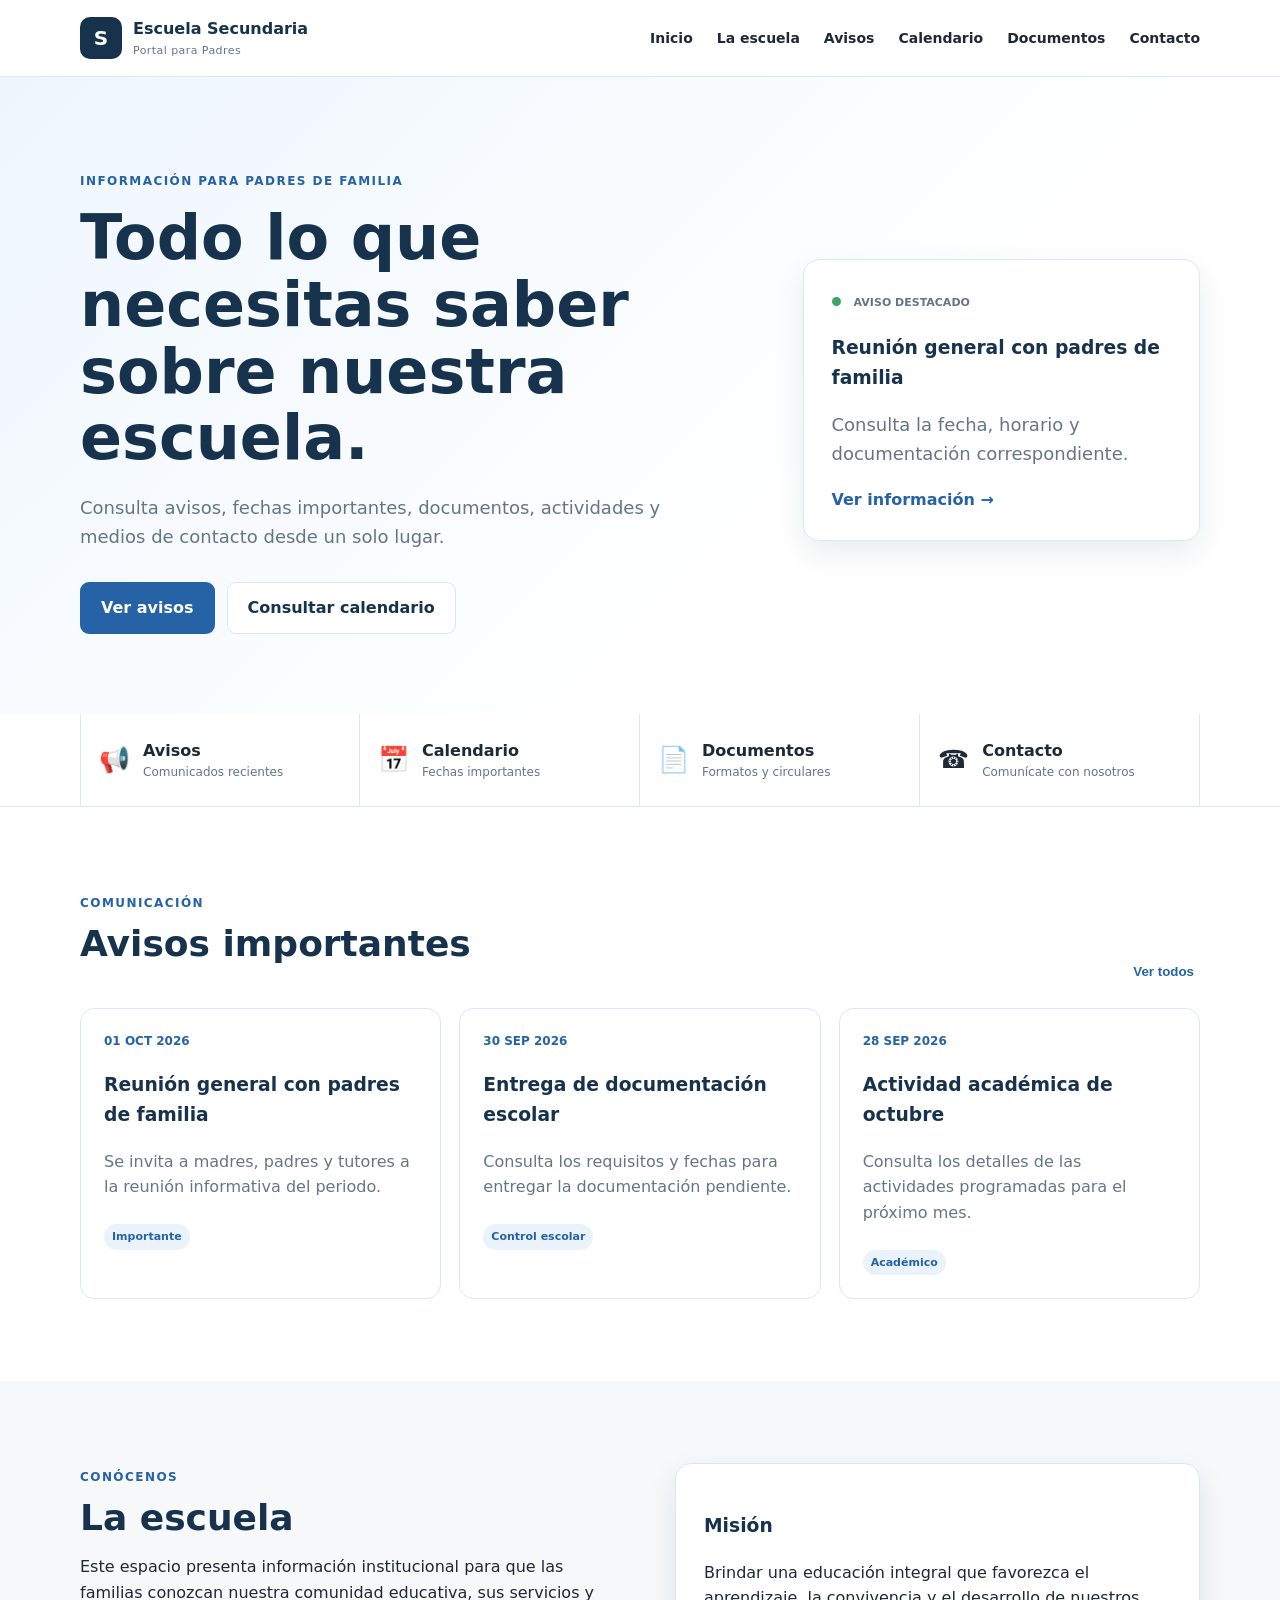
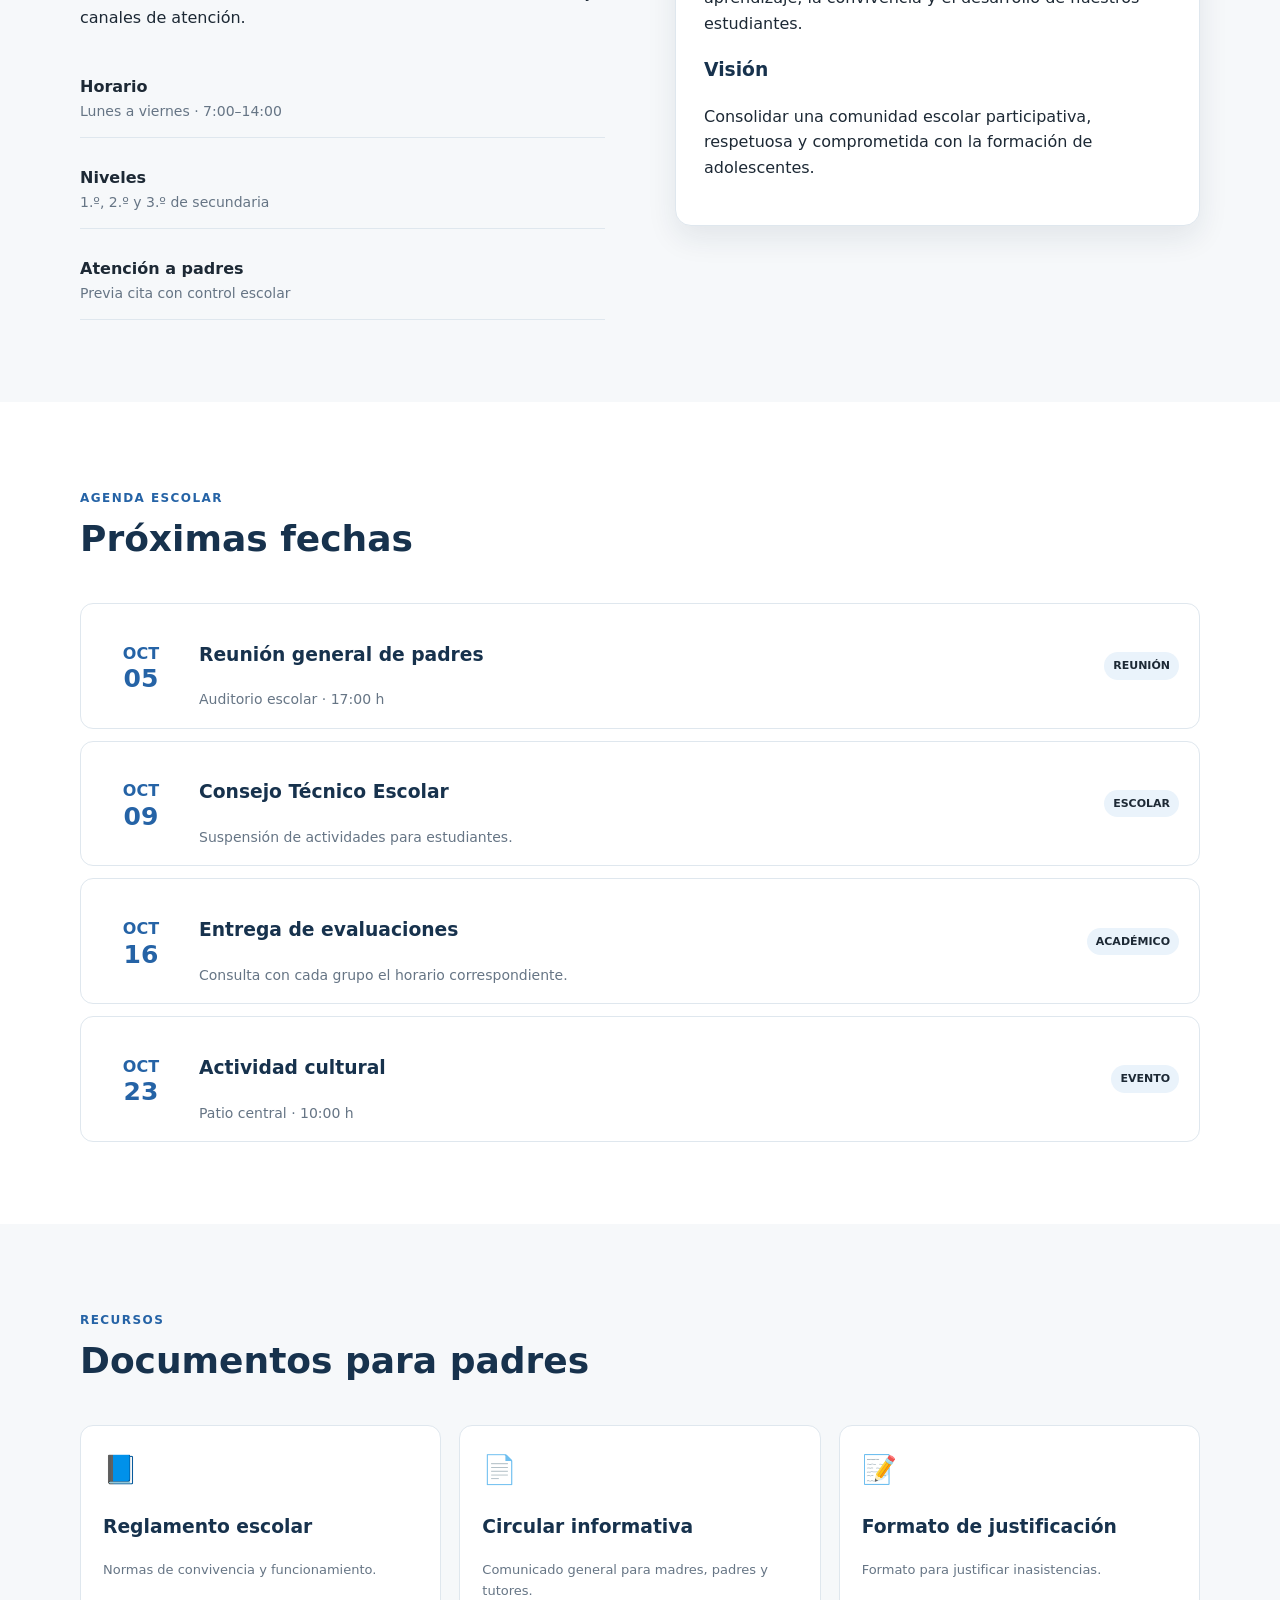
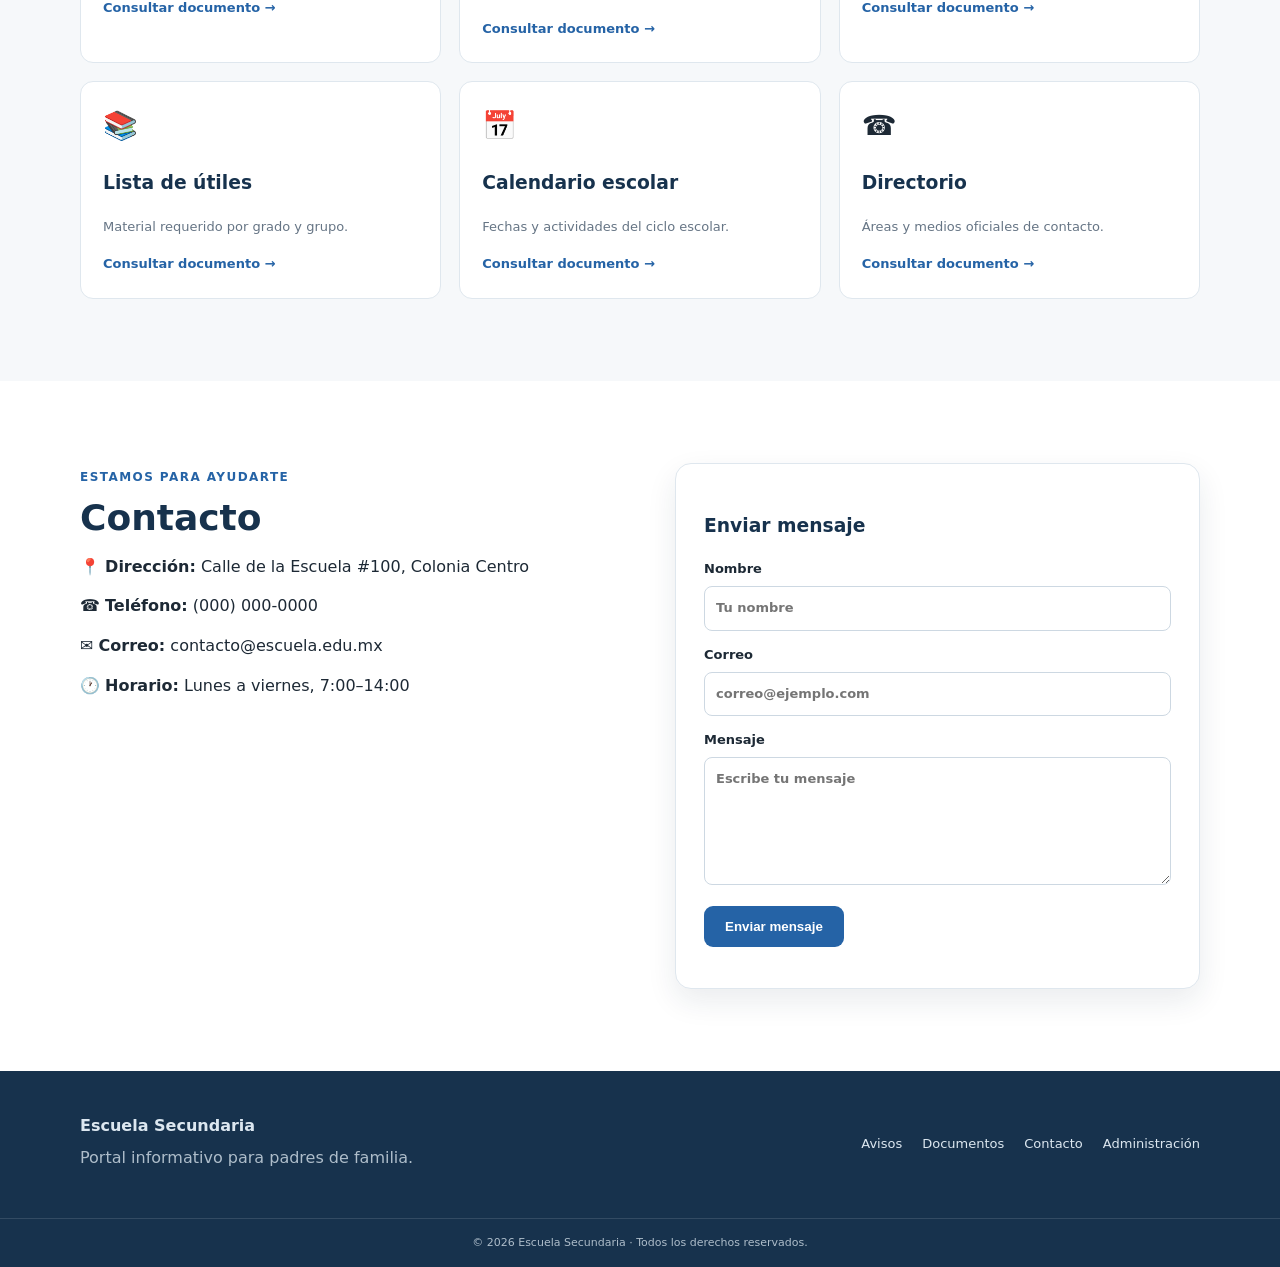
==== index.html @ 335911fd "Primera versión del portal escolar" ====
<!DOCTYPE html>
<html lang="es">
<head>
  <meta charset="UTF-8">
  <meta name="viewport" content="width=device-width, initial-scale=1.0">
  <meta name="description" content="Portal informativo para padres de familia de la Escuela Secundaria.">
  <title>Secundaria | Portal para Padres</title>
  <link rel="stylesheet" href="styles.css">
</head>
<body>
<header class="site-header">
  <div class="container header-inner">
    <a class="brand" href="#inicio" aria-label="Inicio">
      <span class="brand-mark">S</span>
      <span><strong>Escuela Secundaria</strong><small>Portal para Padres</small></span>
    </a>
    <button class="menu-toggle" id="menuToggle" aria-label="Abrir menú">☰</button>
    <nav id="mainNav">
      <a href="#inicio">Inicio</a>
      <a href="#escuela">La escuela</a>
      <a href="#avisos">Avisos</a>
      <a href="#calendario">Calendario</a>
      <a href="#documentos">Documentos</a>
      <a href="#contacto">Contacto</a>
    </nav>
  </div>
</header>

<main>
<section id="inicio" class="hero">
  <div class="container hero-grid">
    <div>
      <span class="eyebrow">INFORMACIÓN PARA PADRES DE FAMILIA</span>
      <h1>Todo lo que necesitas saber sobre nuestra escuela.</h1>
      <p>Consulta avisos, fechas importantes, documentos, actividades y medios de contacto desde un solo lugar.</p>
      <div class="hero-actions">
        <a class="btn primary" href="#avisos">Ver avisos</a>
        <a class="btn secondary" href="#calendario">Consultar calendario</a>
      </div>
    </div>
    <div class="hero-card">
      <span class="status-dot"></span>
      <span>AVISO DESTACADO</span>
      <h3>Reunión general con padres de familia</h3>
      <p>Consulta la fecha, horario y documentación correspondiente.</p>
      <a href="#avisos">Ver información →</a>
    </div>
  </div>
</section>

<section class="quick-links">
  <div class="container quick-grid">
    <a href="#avisos"><span>📢</span><div><strong>Avisos</strong><small>Comunicados recientes</small></div></a>
    <a href="#calendario"><span>📅</span><div><strong>Calendario</strong><small>Fechas importantes</small></div></a>
    <a href="#documentos"><span>📄</span><div><strong>Documentos</strong><small>Formatos y circulares</small></div></a>
    <a href="#contacto"><span>☎️</span><div><strong>Contacto</strong><small>Comunícate con nosotros</small></div></a>
  </div>
</section>

<section id="avisos" class="section">
  <div class="container">
    <div class="section-heading"><div><span class="eyebrow">COMUNICACIÓN</span><h2>Avisos importantes</h2></div><button class="text-btn" id="showAllNotices">Ver todos</button></div>
    <div class="notice-grid" id="noticeGrid"></div>
  </div>
</section>

<section id="escuela" class="section soft">
  <div class="container two-col">
    <div>
      <span class="eyebrow">CONÓCENOS</span>
      <h2>La escuela</h2>
      <p>Este espacio presenta información institucional para que las familias conozcan nuestra comunidad educativa, sus servicios y canales de atención.</p>
      <div class="facts">
        <div><strong>Horario</strong><span>Lunes a viernes · 7:00–14:00</span></div>
        <div><strong>Niveles</strong><span>1.º, 2.º y 3.º de secundaria</span></div>
        <div><strong>Atención a padres</strong><span>Previa cita con control escolar</span></div>
      </div>
    </div>
    <div class="info-card">
      <h3>Misión</h3>
      <p>Brindar una educación integral que favorezca el aprendizaje, la convivencia y el desarrollo de nuestros estudiantes.</p>
      <h3>Visión</h3>
      <p>Consolidar una comunidad escolar participativa, respetuosa y comprometida con la formación de adolescentes.</p>
    </div>
  </div>
</section>

<section id="calendario" class="section">
  <div class="container">
    <div class="section-heading"><div><span class="eyebrow">AGENDA ESCOLAR</span><h2>Próximas fechas</h2></div></div>
    <div class="calendar-list" id="calendarList"></div>
  </div>
</section>

<section id="documentos" class="section soft">
  <div class="container">
    <div class="section-heading"><div><span class="eyebrow">RECURSOS</span><h2>Documentos para padres</h2></div></div>
    <div class="document-grid" id="documentGrid"></div>
  </div>
</section>

<section id="contacto" class="section">
  <div class="container two-col">
    <div>
      <span class="eyebrow">ESTAMOS PARA AYUDARTE</span>
      <h2>Contacto</h2>
      <div class="contact-list">
        <p>📍 <strong>Dirección:</strong> Calle de la Escuela #100, Colonia Centro</p>
        <p>☎️ <strong>Teléfono:</strong> (000) 000-0000</p>
        <p>✉️ <strong>Correo:</strong> contacto@escuela.edu.mx</p>
        <p>🕐 <strong>Horario:</strong> Lunes a viernes, 7:00–14:00</p>
      </div>
    </div>
    <form class="contact-form" id="contactForm">
      <h3>Enviar mensaje</h3>
      <label>Nombre<input required name="nombre" placeholder="Tu nombre"></label>
      <label>Correo<input required type="email" name="correo" placeholder="correo@ejemplo.com"></label>
      <label>Mensaje<textarea required name="mensaje" rows="5" placeholder="Escribe tu mensaje"></textarea></label>
      <button class="btn primary" type="submit">Enviar mensaje</button>
      <p class="form-note" id="formNote"></p>
    </form>
  </div>
</section>
</main>

<footer>
  <div class="container footer-inner">
    <div><strong>Escuela Secundaria</strong><p>Portal informativo para padres de familia.</p></div>
    <div class="footer-links"><a href="#avisos">Avisos</a><a href="#documentos">Documentos</a><a href="#contacto">Contacto</a><a href="admin.html">Administración</a></div>
  </div>
  <div class="copyright">© 2026 Escuela Secundaria · Todos los derechos reservados.</div>
</footer>
<script src="app.js"></script>
</body>
</html>
---- styles.css ----
:root{
  --navy:#17324d;--blue:#2563a6;--sky:#eaf3fb;--gold:#d6a62c;--ink:#1d2935;
  --muted:#667585;--line:#dfe7ee;--white:#fff;--soft:#f6f8fa;--shadow:0 12px 30px rgba(24,48,72,.09);
}
*{box-sizing:border-box}html{scroll-behavior:smooth}body{margin:0;font-family:Inter,system-ui,-apple-system,Segoe UI,Arial,sans-serif;color:var(--ink);background:var(--white);line-height:1.6}
a{text-decoration:none;color:inherit}.container{width:min(1120px,92%);margin:auto}
.site-header{position:sticky;top:0;z-index:20;background:rgba(255,255,255,.96);backdrop-filter:blur(12px);border-bottom:1px solid var(--line)}
.header-inner{min-height:76px;display:flex;align-items:center;justify-content:space-between;gap:24px}.brand{display:flex;align-items:center;gap:11px;color:var(--navy)}
.brand-mark{display:grid;place-items:center;width:42px;height:42px;border-radius:10px;background:var(--navy);color:white;font-weight:800;font-size:20px}.brand small{display:block;color:var(--muted);font-size:11px;letter-spacing:.04em}
nav{display:flex;gap:24px;font-size:14px;font-weight:650}nav a:hover{color:var(--blue)}.menu-toggle{display:none;border:0;background:none;font-size:25px}
.hero{background:linear-gradient(135deg,#eef6fd,#fff 65%);padding:90px 0 80px}.hero-grid{display:grid;grid-template-columns:1.25fr .75fr;gap:60px;align-items:center}
.eyebrow{font-size:12px;font-weight:800;letter-spacing:.12em;color:var(--blue)}h1{font-size:clamp(38px,5vw,62px);line-height:1.08;margin:12px 0 22px;color:var(--navy)}h2{font-size:36px;line-height:1.15;margin:8px 0 16px;color:var(--navy)}h3{color:var(--navy)}
.hero p{font-size:18px;color:var(--muted);max-width:650px}.hero-actions{display:flex;gap:12px;margin-top:30px;flex-wrap:wrap}.btn{display:inline-flex;justify-content:center;align-items:center;border-radius:9px;padding:12px 20px;font-weight:750;border:1px solid transparent;cursor:pointer}.btn.primary{background:var(--blue);color:#fff}.btn.secondary{background:#fff;border-color:var(--line);color:var(--navy)}
.hero-card,.info-card,.contact-form{background:white;border:1px solid var(--line);border-radius:16px;padding:28px;box-shadow:var(--shadow)}.hero-card>a,.text-btn{color:var(--blue);font-weight:750}.status-dot{display:inline-block;width:9px;height:9px;border-radius:50%;background:#39a96b;margin-right:8px}.hero-card>span:nth-child(2){font-size:11px;font-weight:800;color:var(--muted)}
.quick-links{border-bottom:1px solid var(--line);background:#fff}.quick-grid{display:grid;grid-template-columns:repeat(4,1fr)}.quick-grid a{display:flex;align-items:center;gap:13px;padding:24px 18px;border-right:1px solid var(--line)}.quick-grid a:first-child{border-left:1px solid var(--line)}.quick-grid span{font-size:25px}.quick-grid small{display:block;color:var(--muted);font-size:12px}
.section{padding:82px 0}.soft{background:var(--soft)}.section-heading{display:flex;justify-content:space-between;align-items:end;margin-bottom:28px}.text-btn{border:0;background:none;cursor:pointer}
.notice-grid{display:grid;grid-template-columns:repeat(3,1fr);gap:18px}.notice-card{border:1px solid var(--line);border-radius:14px;padding:23px;background:#fff}.notice-card .date{font-size:12px;color:var(--blue);font-weight:800}.notice-card p{color:var(--muted)}.tag{display:inline-block;margin-top:8px;background:var(--sky);color:var(--blue);padding:4px 8px;border-radius:20px;font-size:11px;font-weight:700}
.two-col{display:grid;grid-template-columns:1fr 1fr;gap:70px;align-items:start}.facts{margin-top:28px;display:grid;gap:12px}.facts div{padding:15px 0;border-bottom:1px solid var(--line)}.facts strong,.facts span{display:block}.facts span{color:var(--muted);font-size:14px}
.calendar-list{display:grid;gap:12px}.calendar-item{display:grid;grid-template-columns:80px 1fr auto;gap:18px;align-items:center;border:1px solid var(--line);border-radius:13px;padding:17px 20px}.calendar-date{font-weight:800;color:var(--blue);text-align:center}.calendar-date strong{display:block;font-size:25px;line-height:1}.calendar-item p{margin:0;color:var(--muted);font-size:14px}.calendar-item .type{font-size:11px;font-weight:800;background:var(--sky);padding:5px 9px;border-radius:20px}
.document-grid{display:grid;grid-template-columns:repeat(3,1fr);gap:18px}.document-card{padding:22px;border:1px solid var(--line);border-radius:13px;background:#fff}.document-card span{font-size:28px}.document-card p{font-size:13px;color:var(--muted)}.download{font-size:13px;color:var(--blue);font-weight:750}
.contact-list p{margin:14px 0}.contact-form label{display:block;font-size:13px;font-weight:700;margin:14px 0}.contact-form input,.contact-form textarea{width:100%;margin-top:6px;padding:11px;border:1px solid #cdd8e2;border-radius:8px;font:inherit}.form-note{color:#26814c;font-size:13px}
footer{background:var(--navy);color:#dce7f0}.footer-inner{padding:42px 0;display:flex;justify-content:space-between;gap:30px}.footer-inner p{color:#aebdca;margin:6px 0}.footer-links{display:flex;gap:20px;align-items:center;flex-wrap:wrap;font-size:13px}.copyright{text-align:center;border-top:1px solid rgba(255,255,255,.12);padding:15px;font-size:11px;color:#aebdca}
@media(max-width:800px){nav{display:none;position:absolute;left:0;right:0;top:76px;background:white;padding:15px 4%;border-bottom:1px solid var(--line);flex-direction:column;gap:12px}.menu-toggle{display:block}nav.open{display:flex}.hero-grid,.two-col{grid-template-columns:1fr}.notice-grid,.document-grid{grid-template-columns:1fr 1fr}.quick-grid{grid-template-columns:1fr 1fr}.quick-grid a:nth-child(2n){border-right:0}.hero{padding:55px 0}.section{padding:60px 0}}
@media(max-width:520px){.notice-grid,.document-grid{grid-template-columns:1fr}.calendar-item{grid-template-columns:62px 1fr}.calendar-item .type{display:none}.footer-inner{flex-direction:column}.hero h1{font-size:40px}}
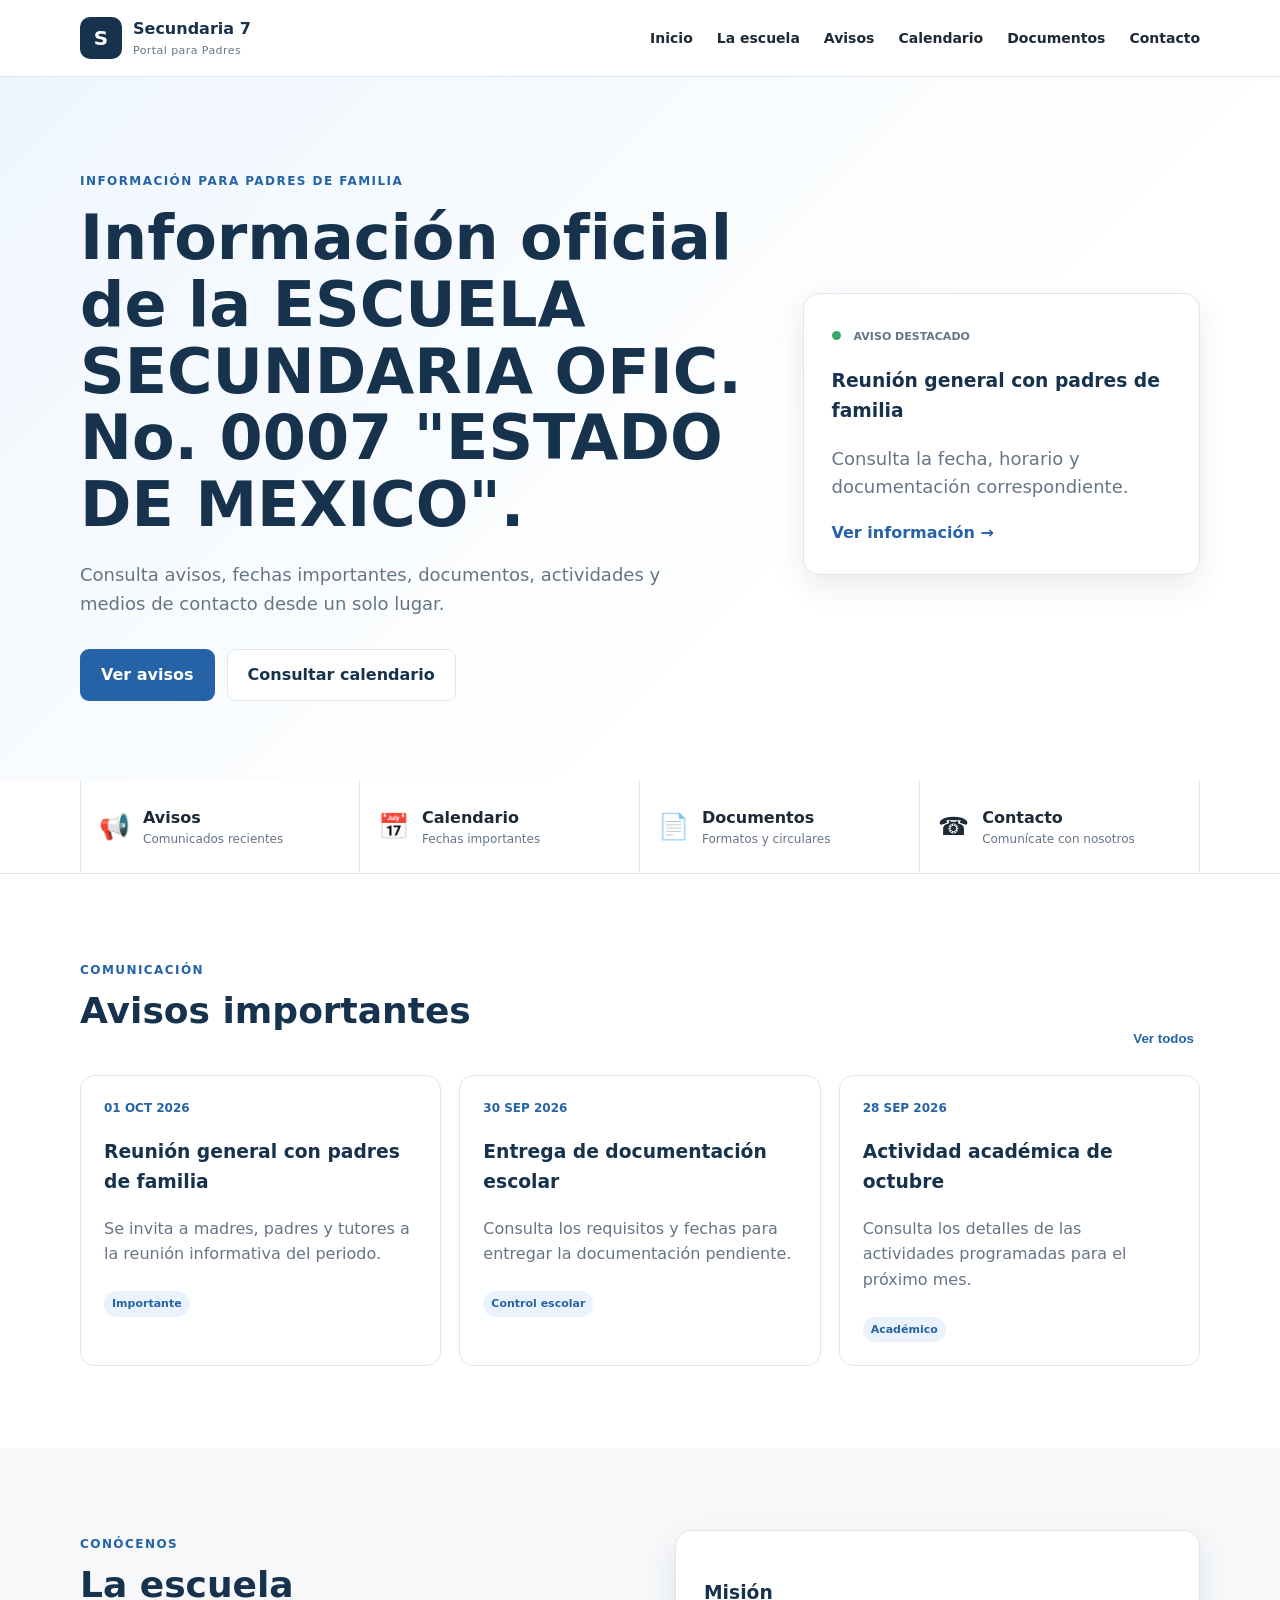
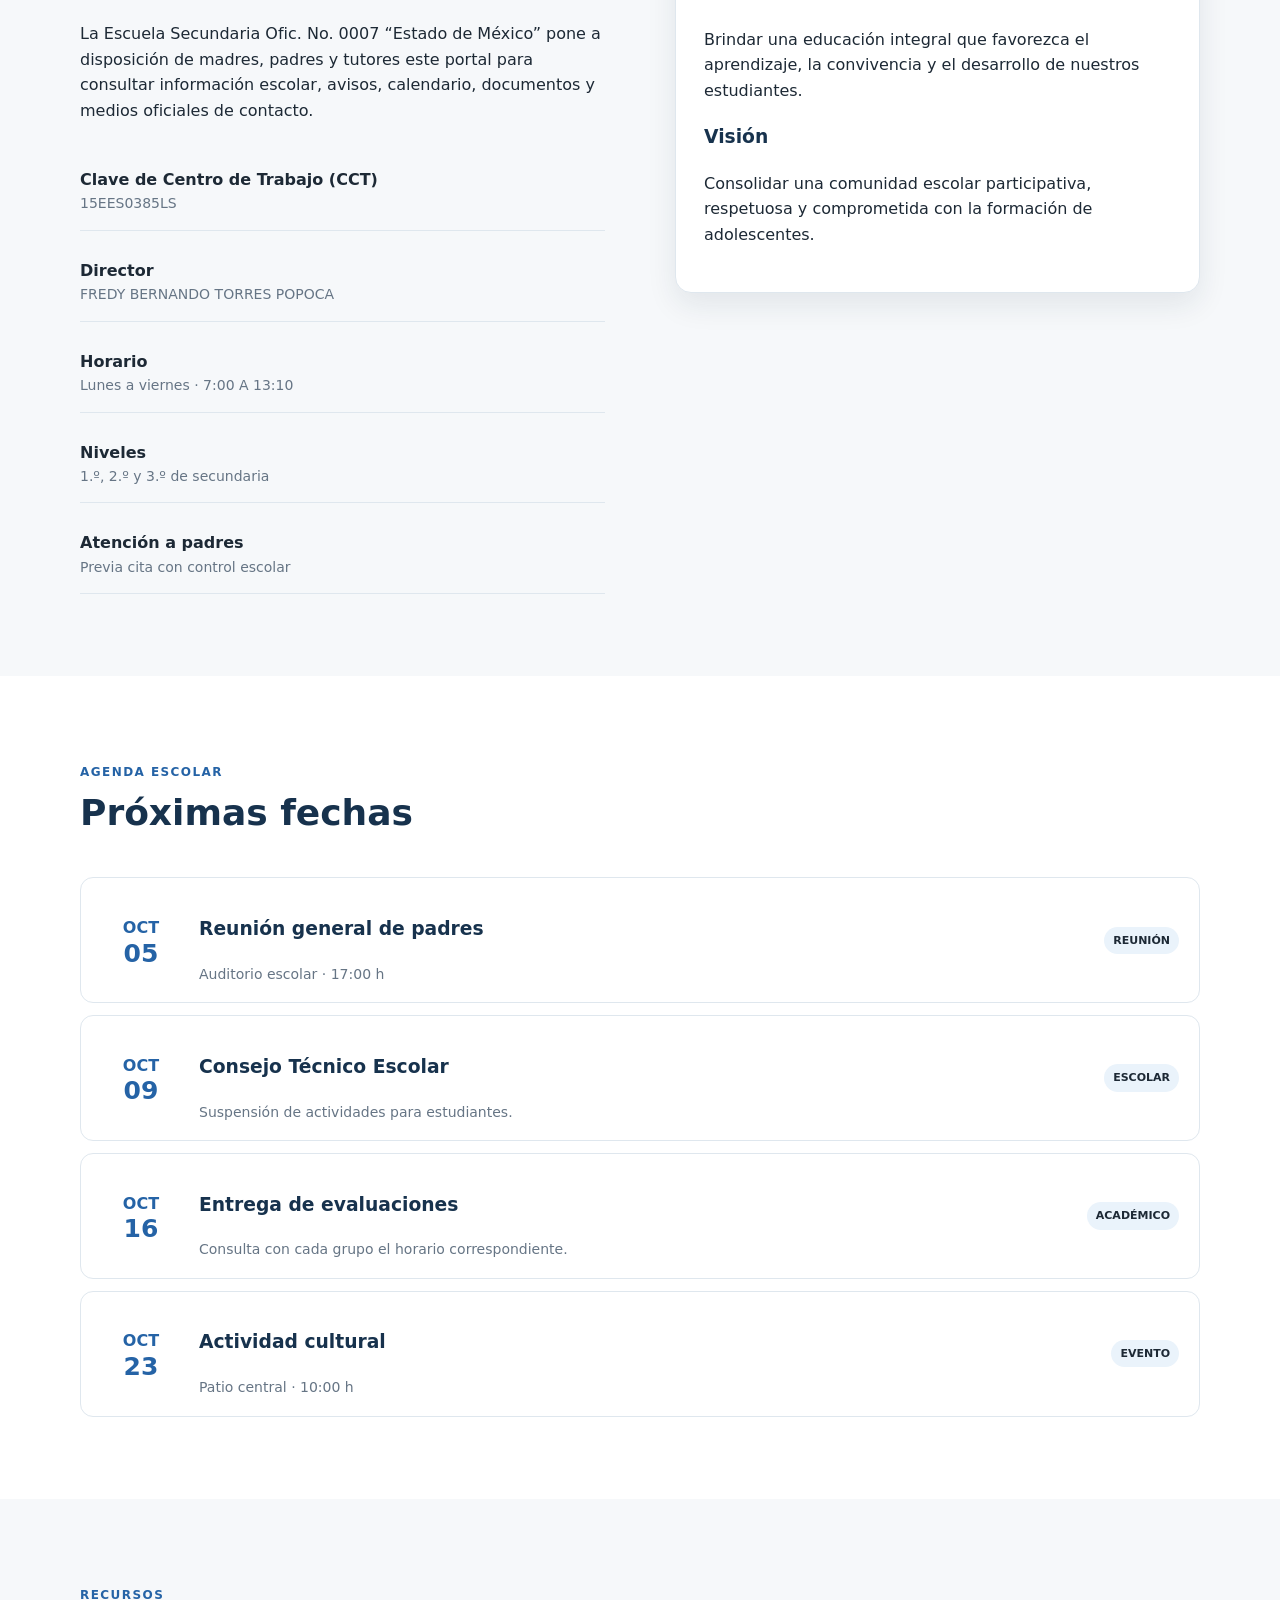
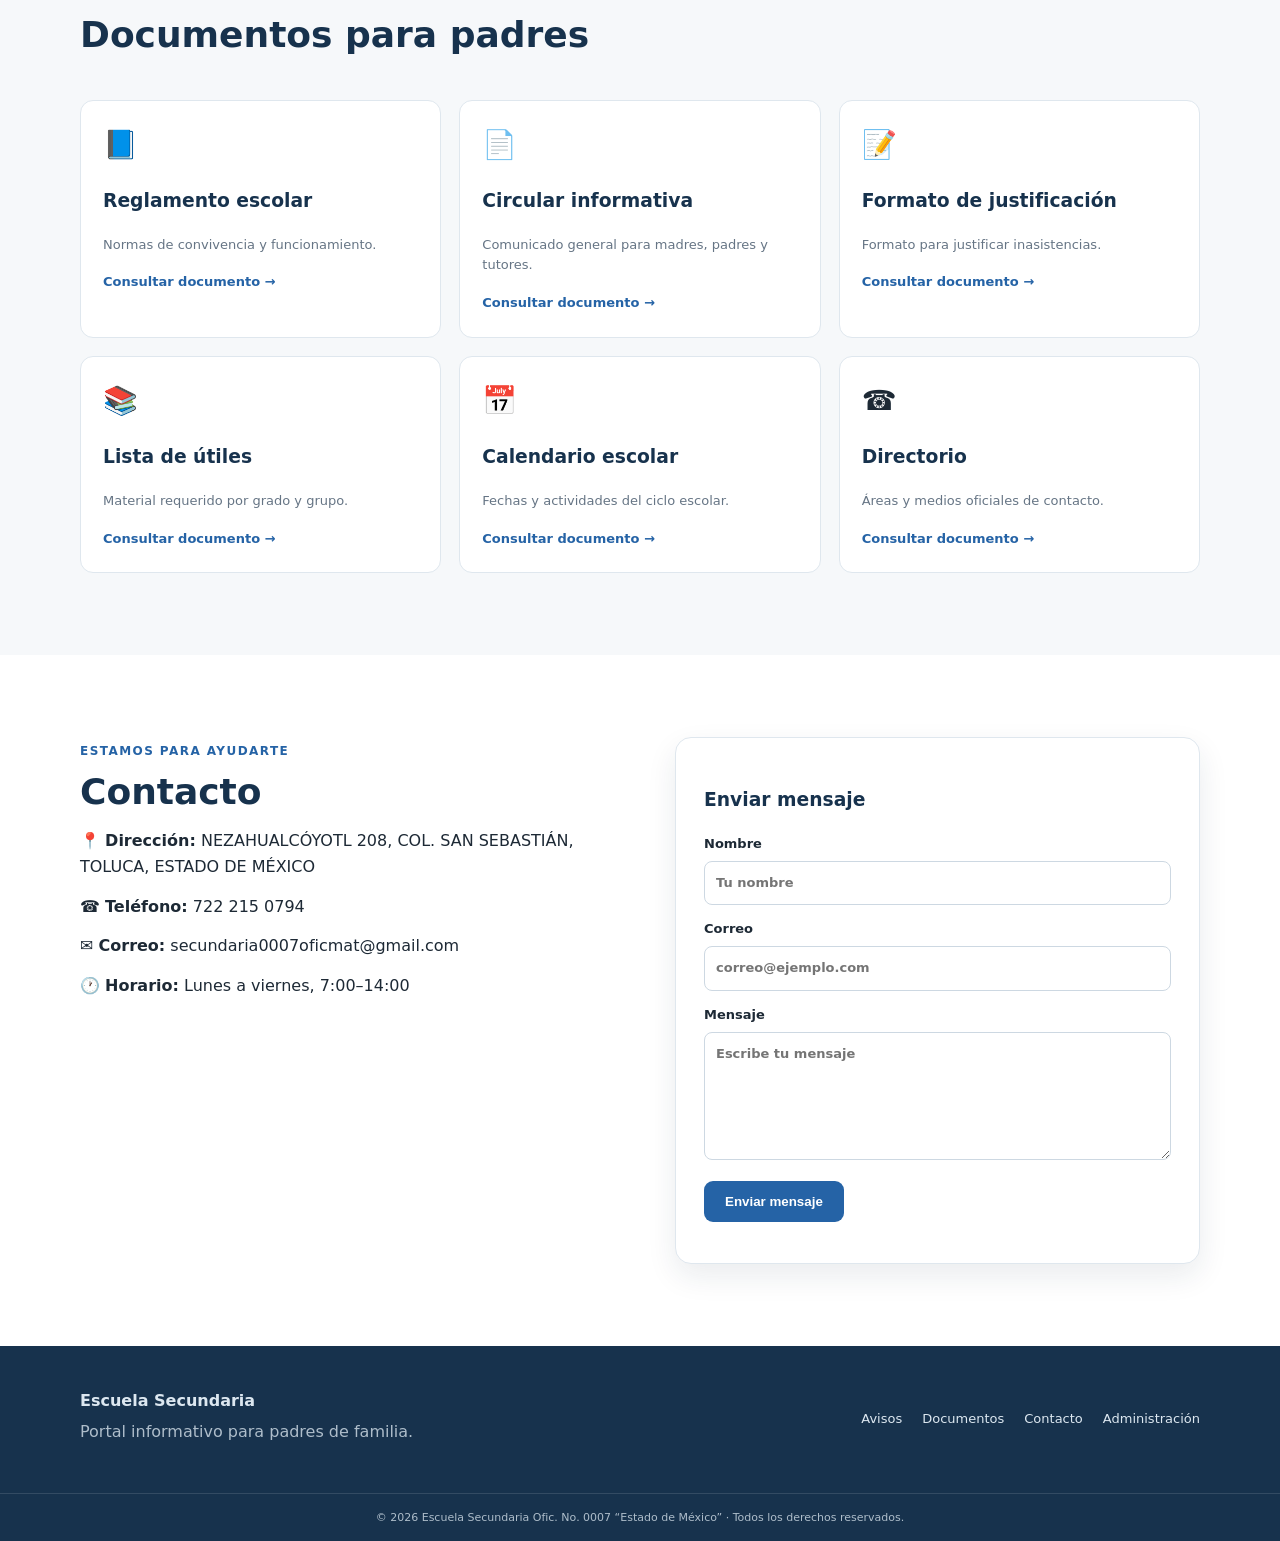
==== commit 30c2dcef: "Add files via upload" ====
--- a/index.html
+++ b/index.html
@@ -12,7 +12,7 @@
   <div class="container header-inner">
     <a class="brand" href="#inicio" aria-label="Inicio">
       <span class="brand-mark">S</span>
-      <span><strong>Escuela Secundaria</strong><small>Portal para Padres</small></span>
+      <span><strong>Secundaria 7</strong><small>Portal para Padres</small></span>
     </a>
     <button class="menu-toggle" id="menuToggle" aria-label="Abrir menú">☰</button>
     <nav id="mainNav">
@@ -31,7 +31,7 @@
   <div class="container hero-grid">
     <div>
       <span class="eyebrow">INFORMACIÓN PARA PADRES DE FAMILIA</span>
-      <h1>Todo lo que necesitas saber sobre nuestra escuela.</h1>
+      <h1>Información oficial de la <span class="school-name">ESCUELA SECUNDARIA OFIC. No. 0007 "ESTADO DE MEXICO"</span>.</h1>
       <p>Consulta avisos, fechas importantes, documentos, actividades y medios de contacto desde un solo lugar.</p>
       <div class="hero-actions">
         <a class="btn primary" href="#avisos">Ver avisos</a>
@@ -69,9 +69,9 @@
     <div>
       <span class="eyebrow">CONÓCENOS</span>
       <h2>La escuela</h2>
-      <p>Este espacio presenta información institucional para que las familias conozcan nuestra comunidad educativa, sus servicios y canales de atención.</p>
-      <div class="facts">
-        <div><strong>Horario</strong><span>Lunes a viernes · 7:00–14:00</span></div>
+      <p>La Escuela Secundaria Ofic. No. 0007 “Estado de México” pone a disposición de madres, padres y tutores este portal para consultar información escolar, avisos, calendario, documentos y medios oficiales de contacto.</p>
+      <div class="facts"><div><strong>Clave de Centro de Trabajo (CCT)</strong><span>15EES0385LS</span></div><div><strong>Director</strong><span>FREDY BERNANDO TORRES POPOCA</span></div>
+        <div><strong>Horario</strong><span>Lunes a viernes · 7:00 A 13:10</span></div>
         <div><strong>Niveles</strong><span>1.º, 2.º y 3.º de secundaria</span></div>
         <div><strong>Atención a padres</strong><span>Previa cita con control escolar</span></div>
       </div>
@@ -105,9 +105,9 @@
       <span class="eyebrow">ESTAMOS PARA AYUDARTE</span>
       <h2>Contacto</h2>
       <div class="contact-list">
-        <p>📍 <strong>Dirección:</strong> Calle de la Escuela #100, Colonia Centro</p>
-        <p>☎️ <strong>Teléfono:</strong> (000) 000-0000</p>
-        <p>✉️ <strong>Correo:</strong> contacto@escuela.edu.mx</p>
+        <p>📍 <strong>Dirección:</strong> NEZAHUALCÓYOTL 208, COL. SAN SEBASTIÁN, TOLUCA, ESTADO DE MÉXICO</p>
+        <p>☎️ <strong>Teléfono:</strong> 722 215 0794</p>
+        <p>✉️ <strong>Correo:</strong> secundaria0007oficmat@gmail.com</p>
         <p>🕐 <strong>Horario:</strong> Lunes a viernes, 7:00–14:00</p>
       </div>
     </div>
@@ -128,7 +128,7 @@
     <div><strong>Escuela Secundaria</strong><p>Portal informativo para padres de familia.</p></div>
     <div class="footer-links"><a href="#avisos">Avisos</a><a href="#documentos">Documentos</a><a href="#contacto">Contacto</a><a href="admin.html">Administración</a></div>
   </div>
-  <div class="copyright">© 2026 Escuela Secundaria · Todos los derechos reservados.</div>
+  <div class="copyright">© 2026 Escuela Secundaria Ofic. No. 0007 “Estado de México” · Todos los derechos reservados.</div>
 </footer>
 <script src="app.js"></script>
 </body>
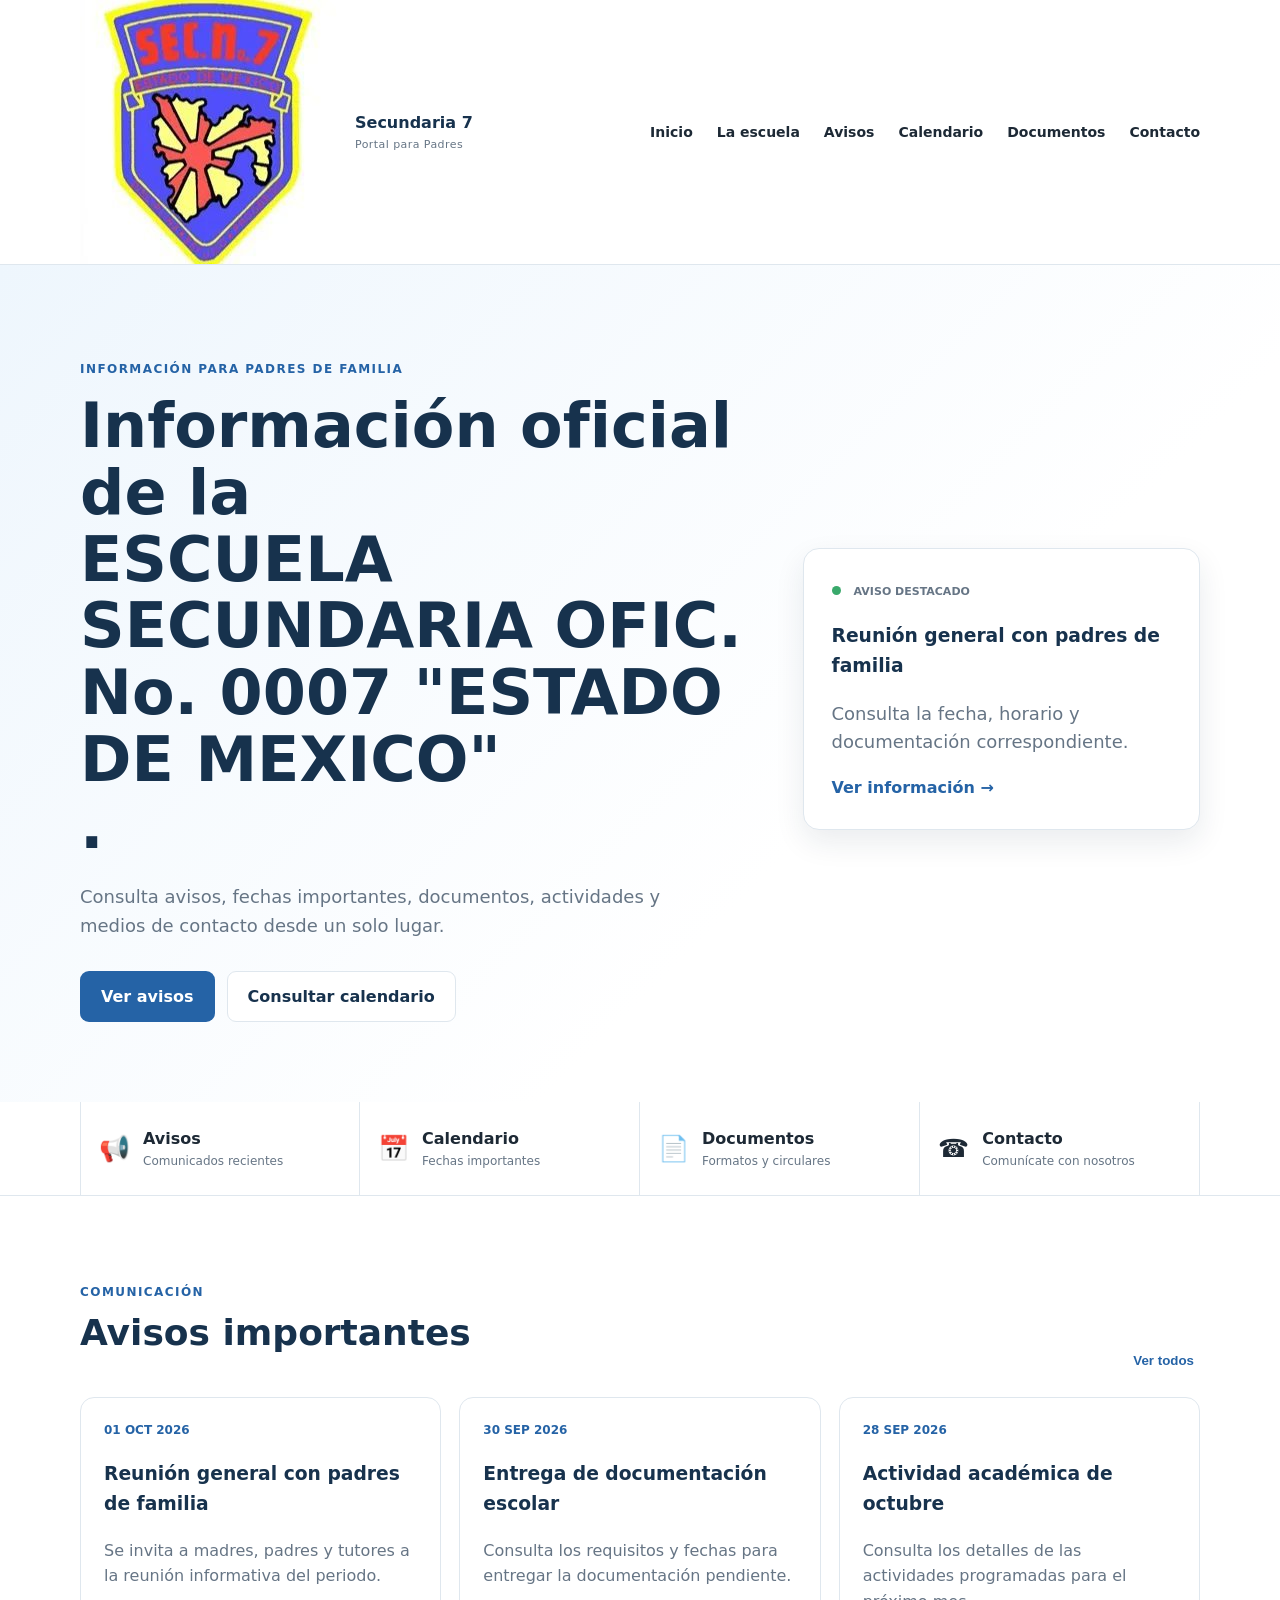
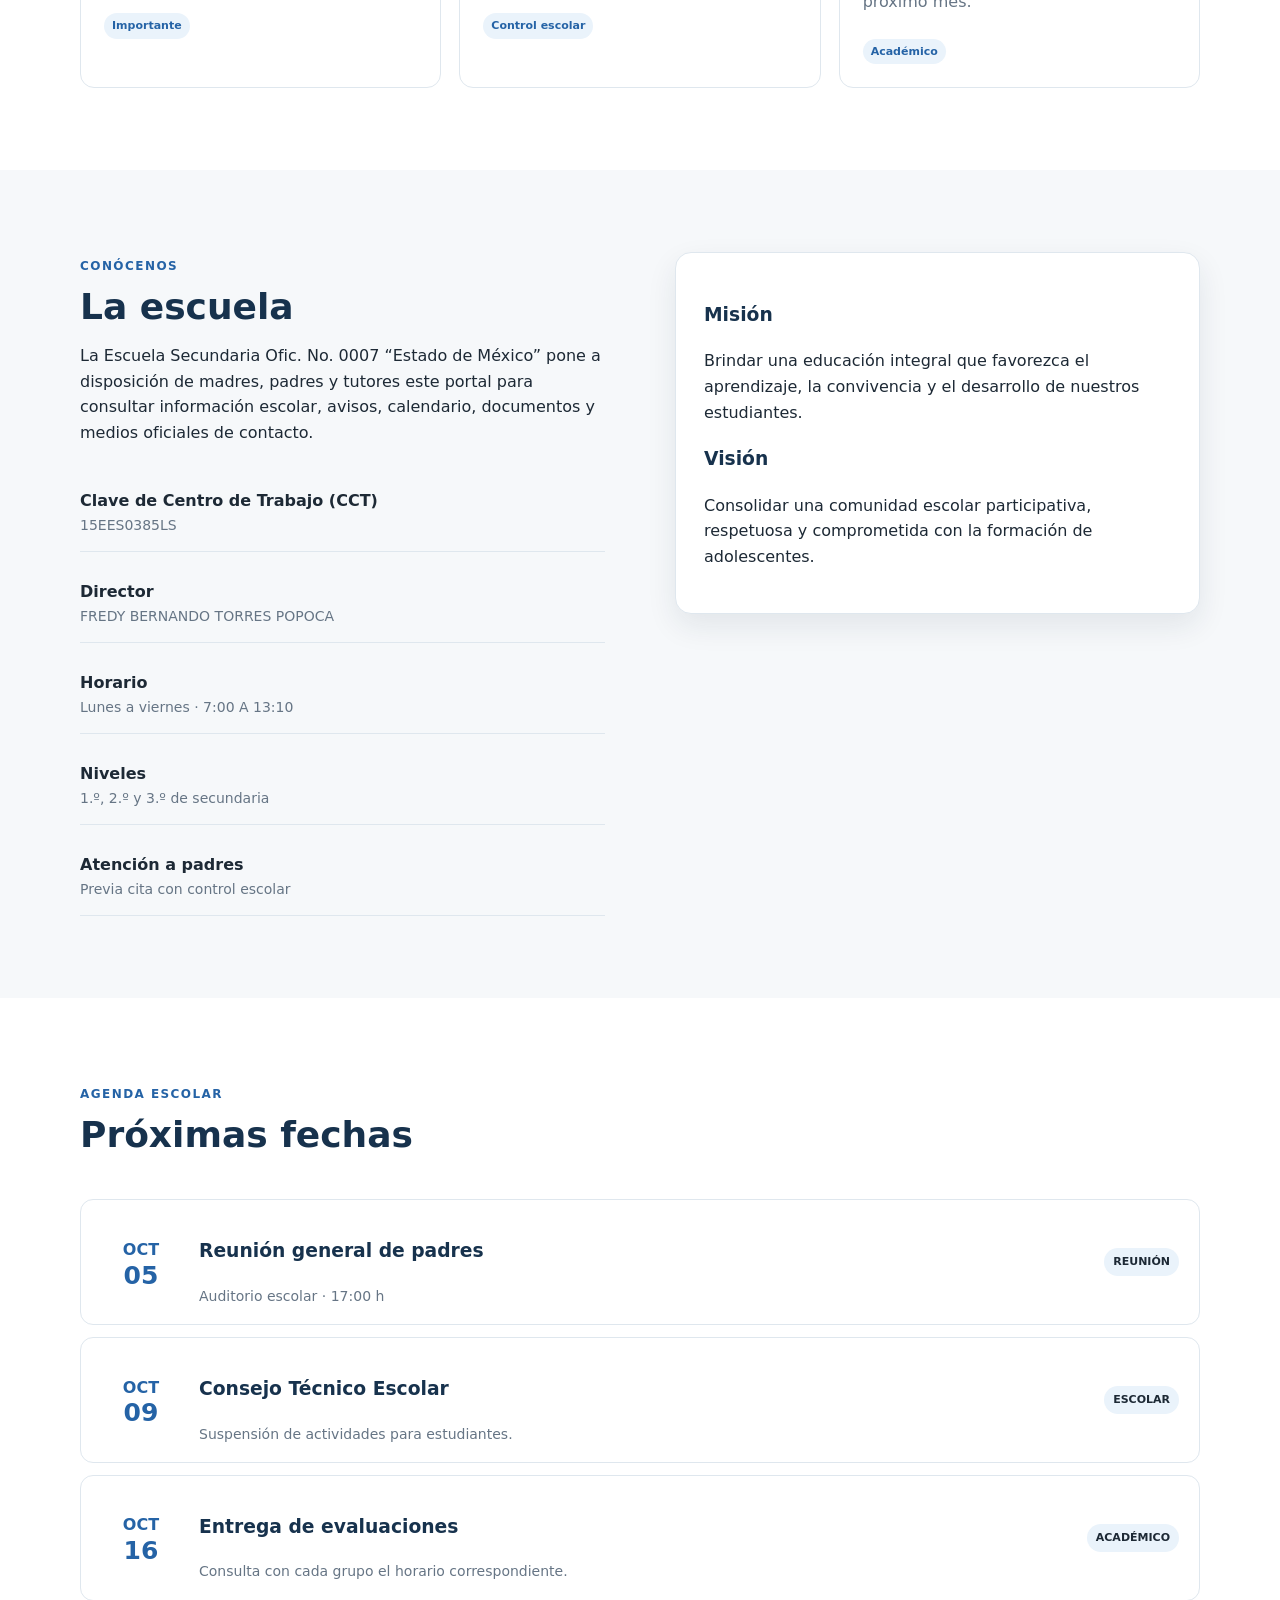
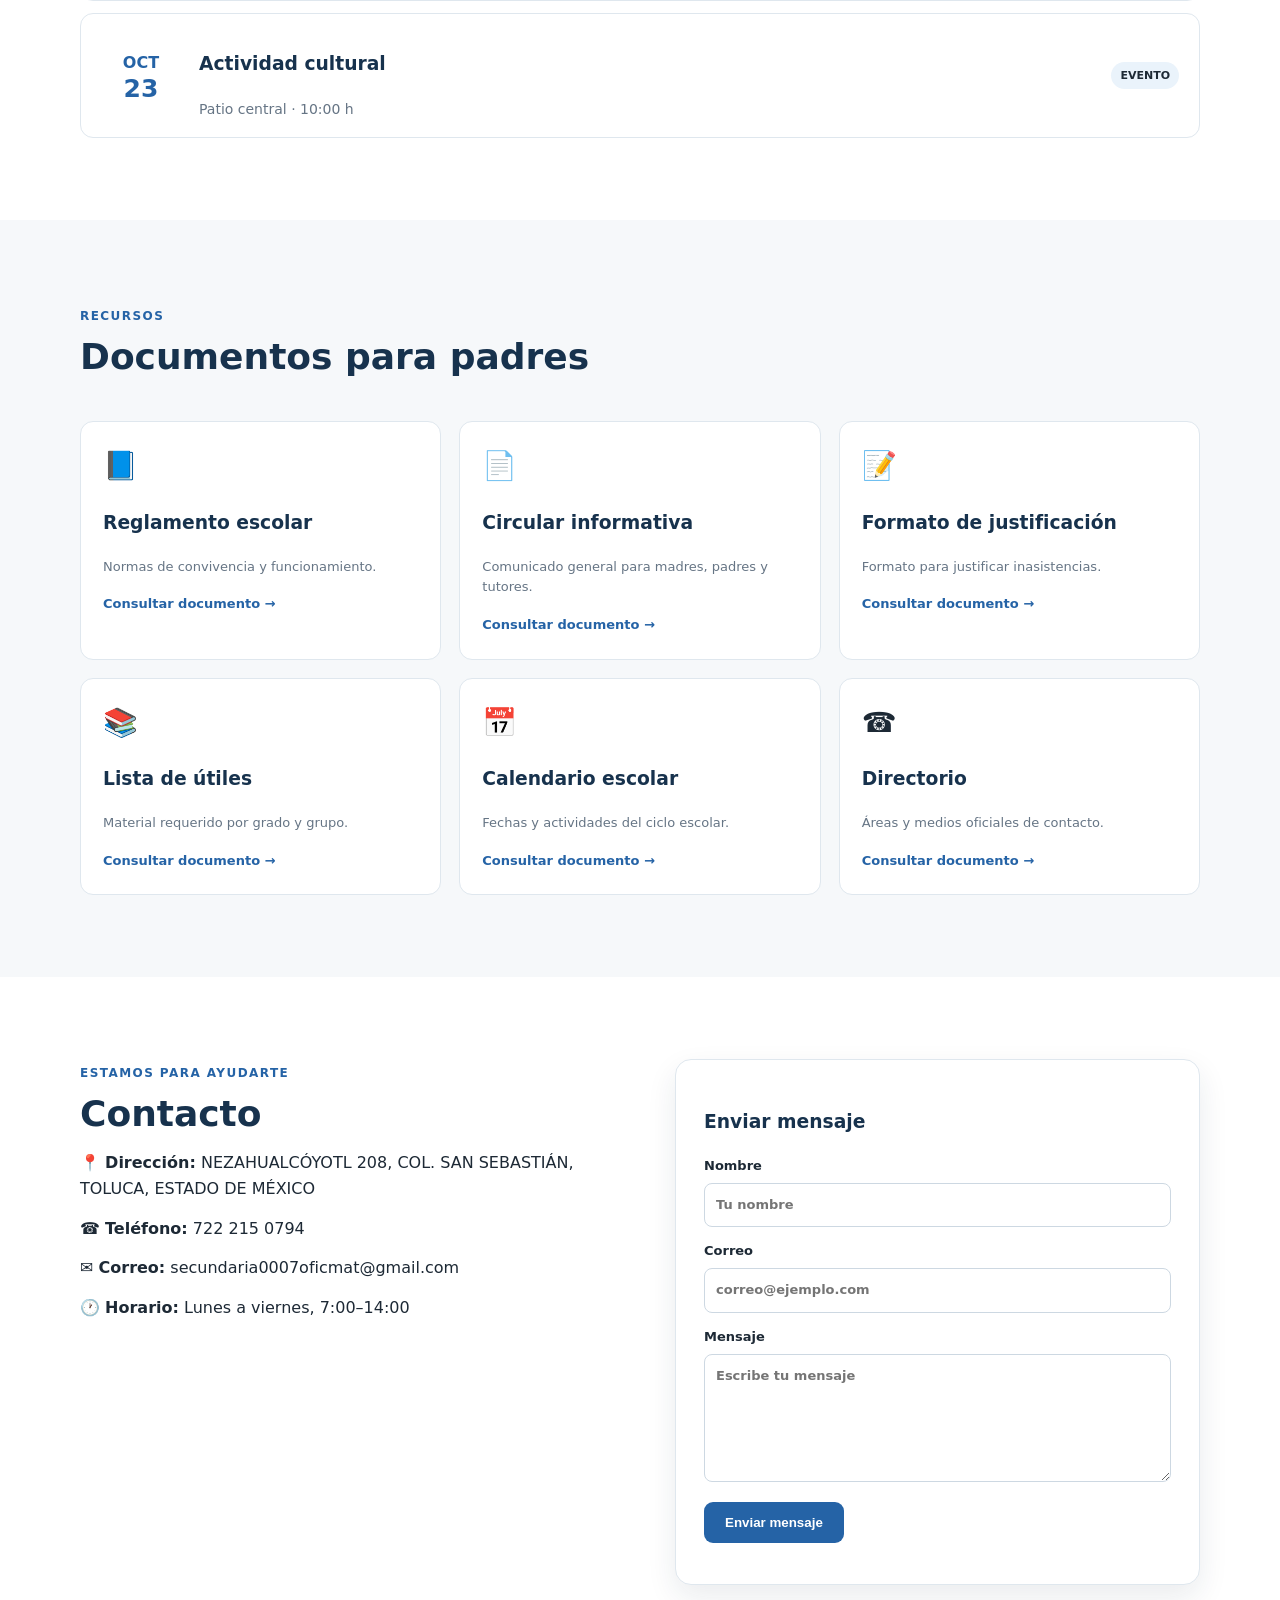
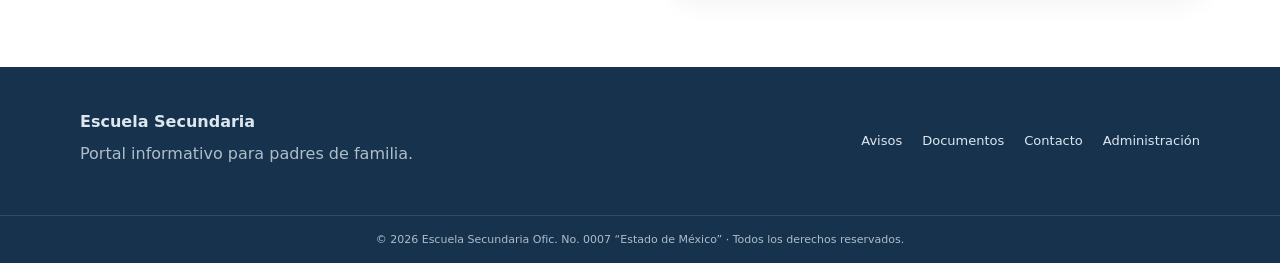
==== commit c56560b7: "Replace brand mark with school logo in header" ====
--- a/index.html
+++ b/index.html
@@ -11,8 +11,8 @@
 <header class="site-header">
   <div class="container header-inner">
     <a class="brand" href="#inicio" aria-label="Inicio">
-      <span class="brand-mark">S</span>
-      <span><strong>Secundaria 7</strong><small>Portal para Padres</small></span>
+      <img class="school-logo" src="escudo-secundaria-7.png" alt="Escudo de la Escuela Secundaria Oficial No. 7">
+      <span><strong>Secundaria 7</strong><small>Portal para Padres</small>
     </a>
     <button class="menu-toggle" id="menuToggle" aria-label="Abrir menú">☰</button>
     <nav id="mainNav">
--- a/styles.css
+++ b/styles.css
@@ -22,3 +22,5 @@
 footer{background:var(--navy);color:#dce7f0}.footer-inner{padding:42px 0;display:flex;justify-content:space-between;gap:30px}.footer-inner p{color:#aebdca;margin:6px 0}.footer-links{display:flex;gap:20px;align-items:center;flex-wrap:wrap;font-size:13px}.copyright{text-align:center;border-top:1px solid rgba(255,255,255,.12);padding:15px;font-size:11px;color:#aebdca}
 @media(max-width:800px){nav{display:none;position:absolute;left:0;right:0;top:76px;background:white;padding:15px 4%;border-bottom:1px solid var(--line);flex-direction:column;gap:12px}.menu-toggle{display:block}nav.open{display:flex}.hero-grid,.two-col{grid-template-columns:1fr}.notice-grid,.document-grid{grid-template-columns:1fr 1fr}.quick-grid{grid-template-columns:1fr 1fr}.quick-grid a:nth-child(2n){border-right:0}.hero{padding:55px 0}.section{padding:60px 0}}
 @media(max-width:520px){.notice-grid,.document-grid{grid-template-columns:1fr}.calendar-item{grid-template-columns:62px 1fr}.calendar-item .type{display:none}.footer-inner{flex-direction:column}.hero h1{font-size:40px}}
+
+.school-name{display:block;font-weight:inherit}.contact-list p{word-break:break-word}
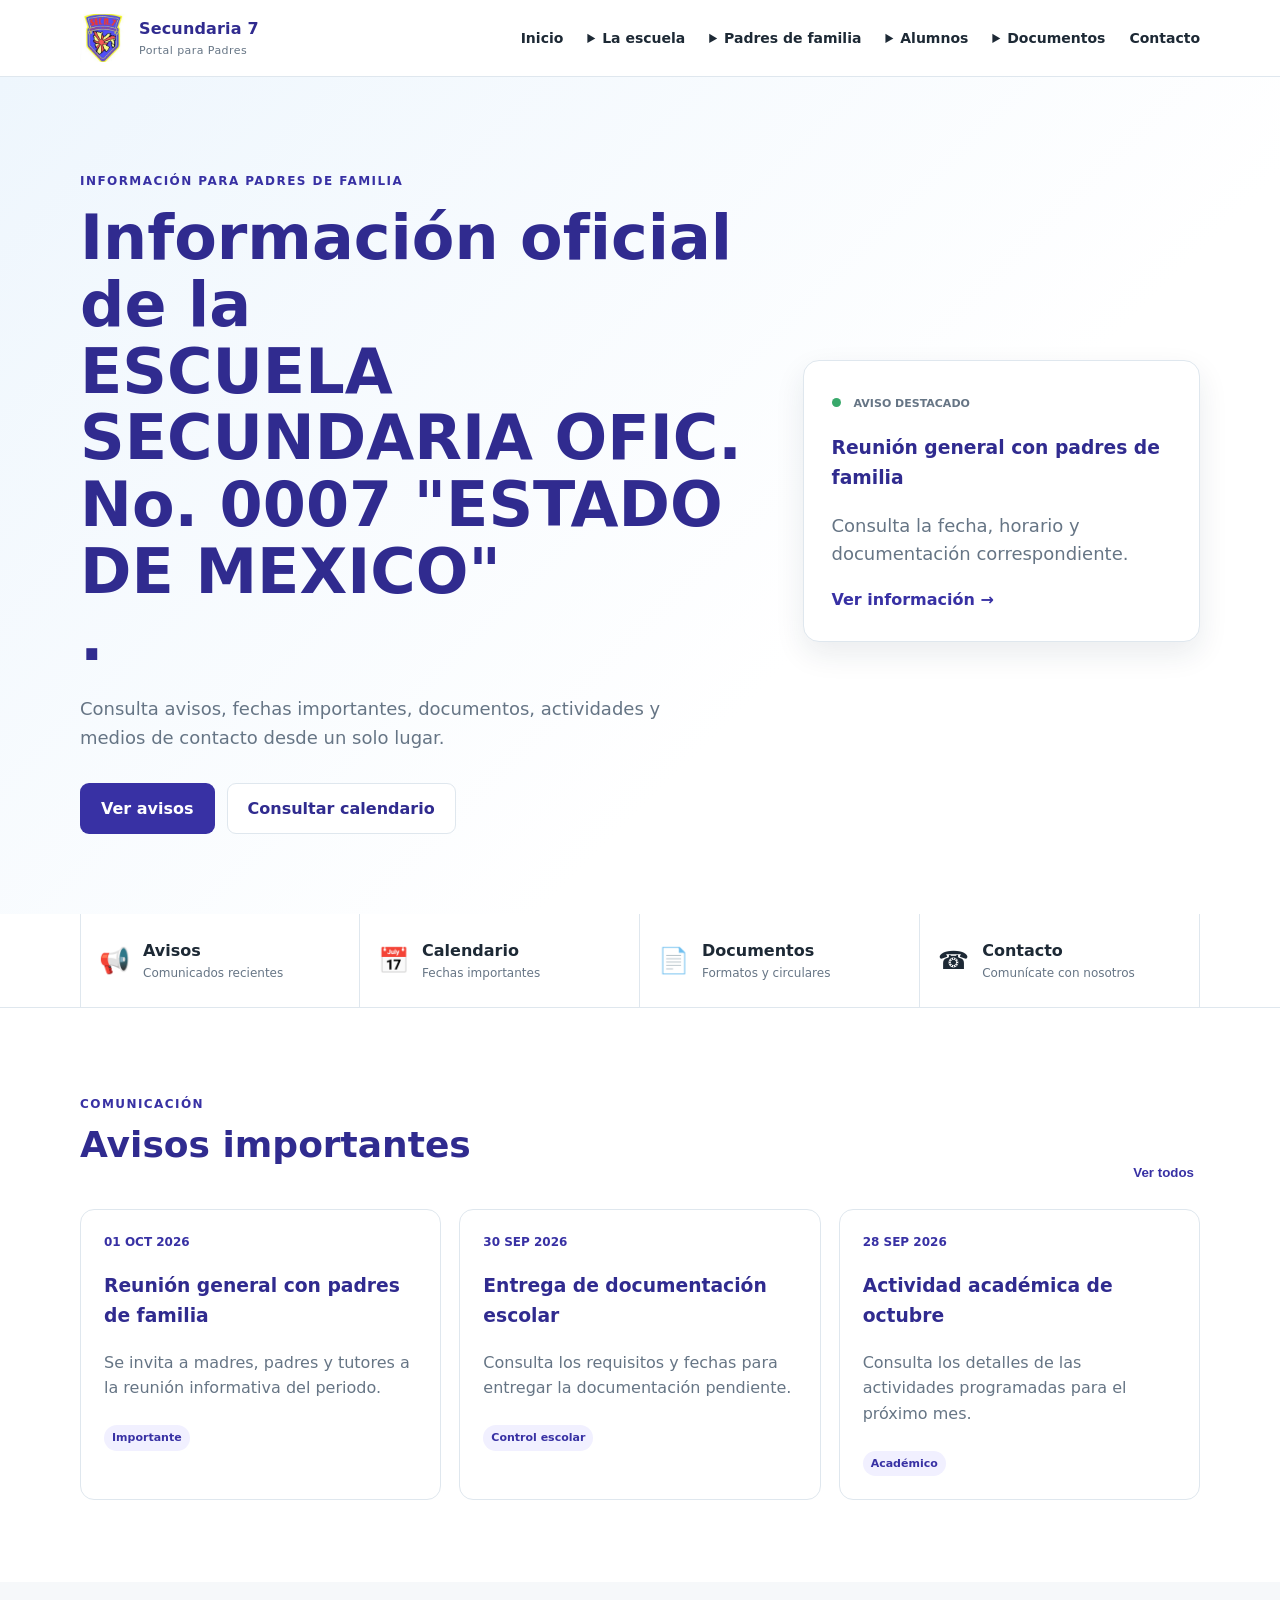
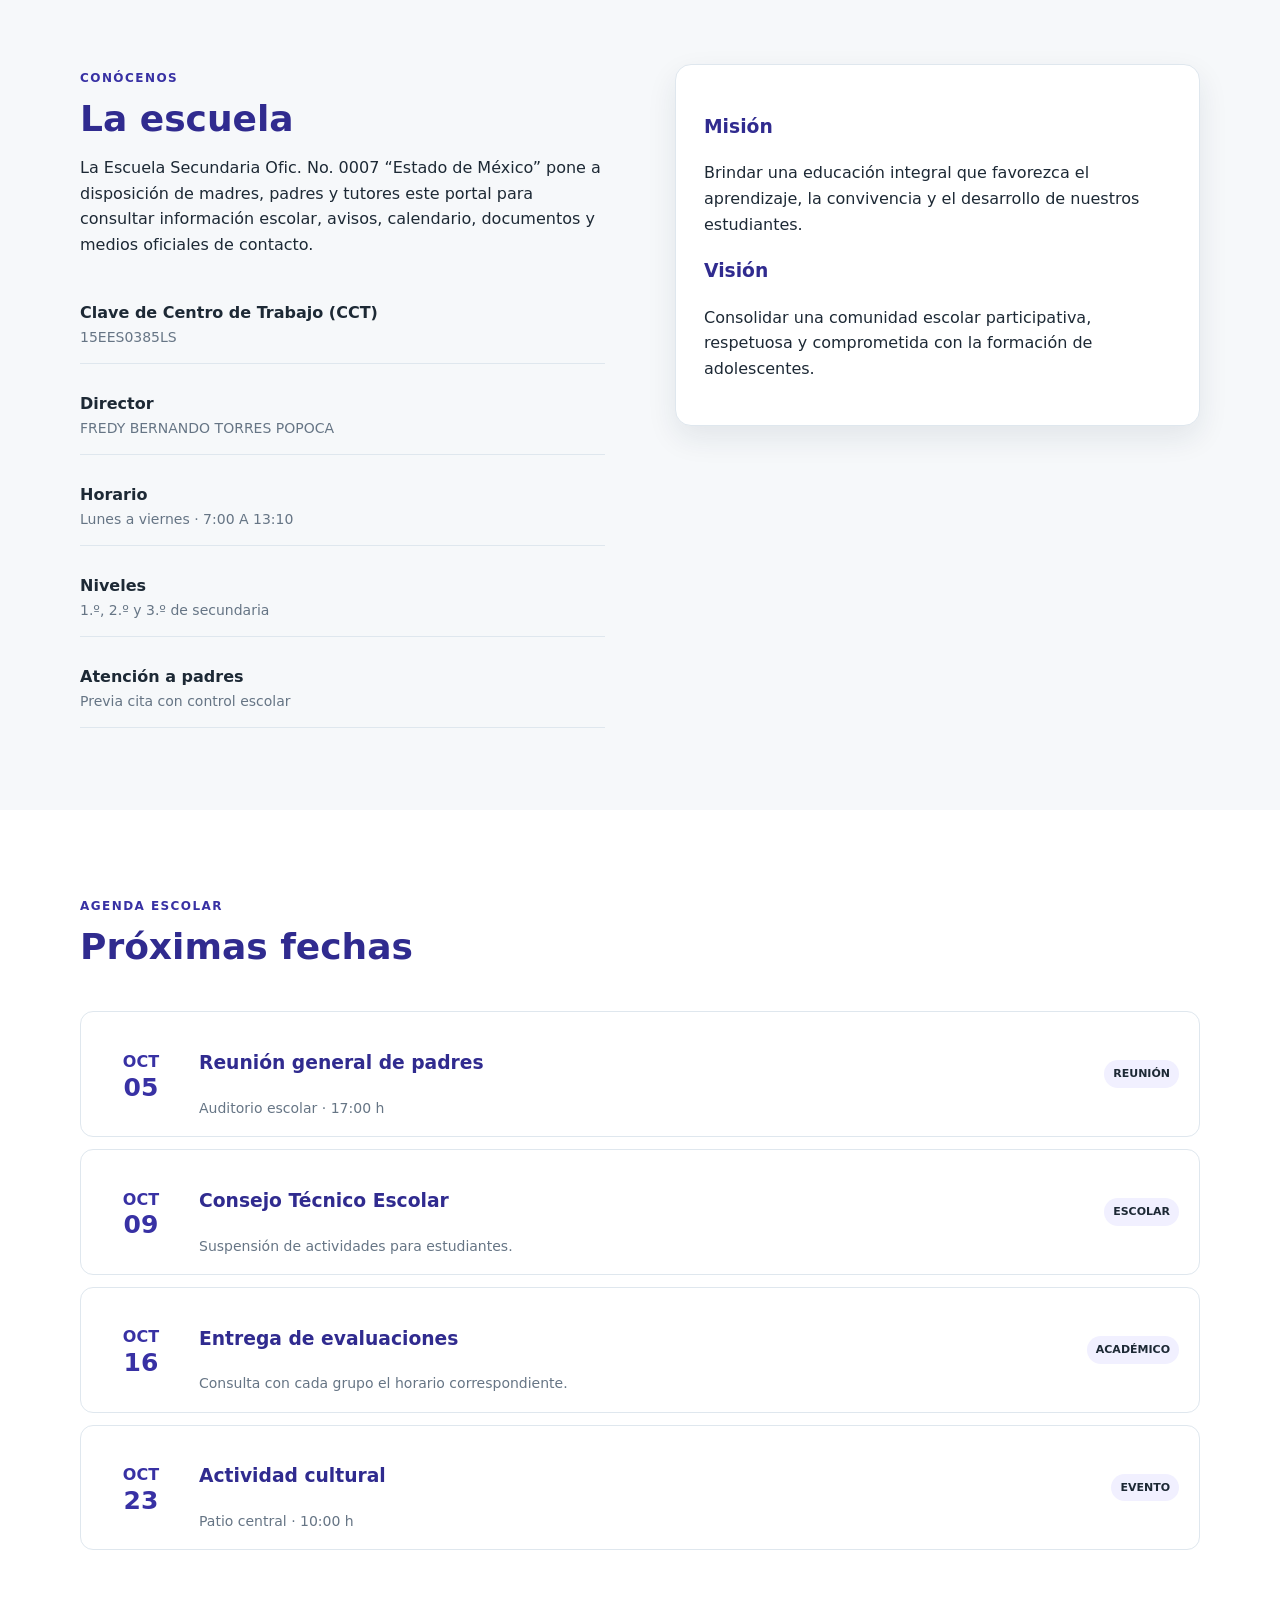
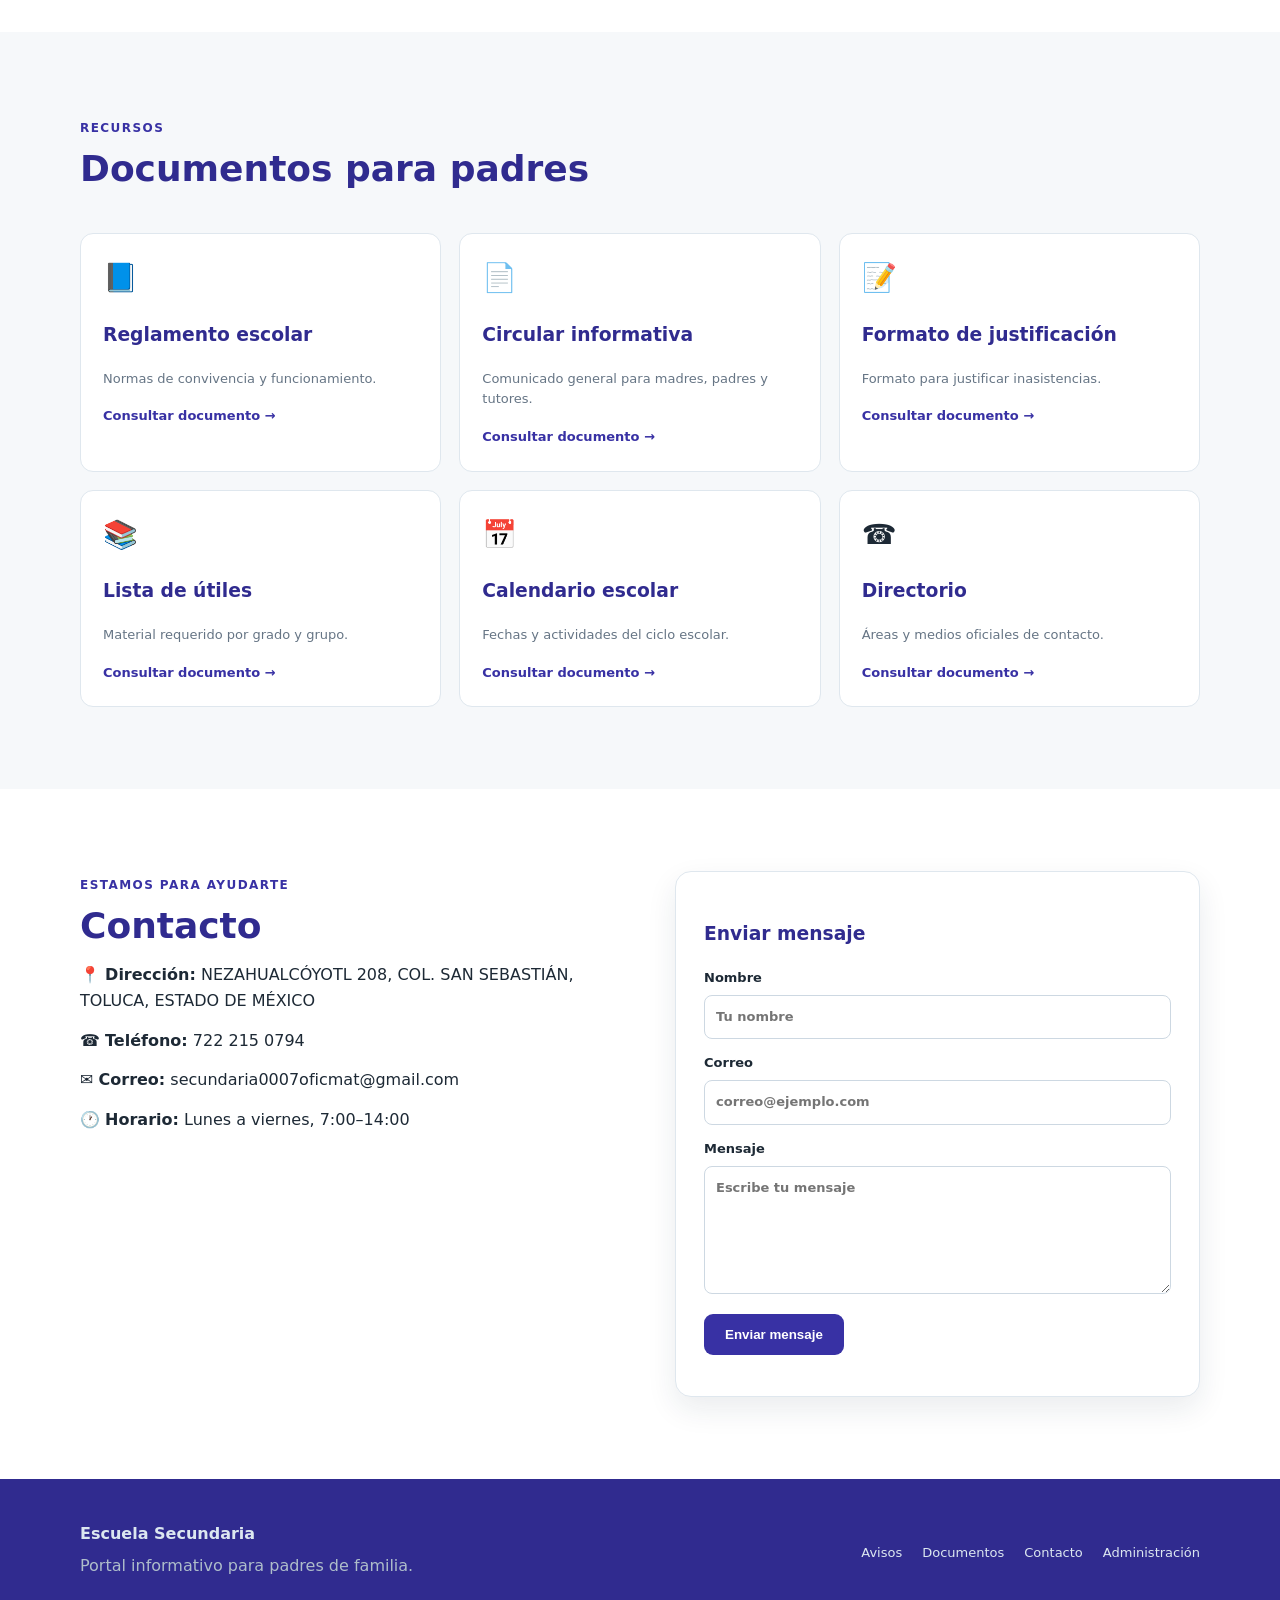
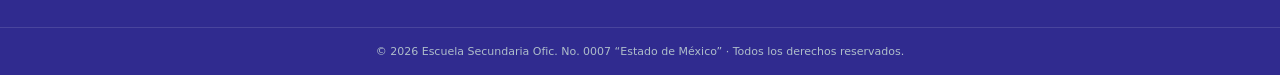
==== commit 26f7a53e: "Refactor navigation to use dropdown details elements" ====
--- a/index.html
+++ b/index.html
@@ -15,14 +15,53 @@
       <span><strong>Secundaria 7</strong><small>Portal para Padres</small>
     </a>
     <button class="menu-toggle" id="menuToggle" aria-label="Abrir menú">☰</button>
-    <nav id="mainNav">
-      <a href="#inicio">Inicio</a>
-      <a href="#escuela">La escuela</a>
+ <nav class="main-nav">
+
+  <a href="#inicio">Inicio</a>
+
+  <details class="nav-dropdown">
+    <summary>La escuela</summary>
+    <div class="dropdown-menu">
+      <a href="#historia">Historia</a>
+      <a href="#mision">Misión y visión</a>
+      <a href="#autoridades">Autoridades</a>
+      <a href="#instalaciones">Instalaciones</a>
+    </div>
+  </details>
+
+  <details class="nav-dropdown">
+    <summary>Padres de familia</summary>
+    <div class="dropdown-menu">
       <a href="#avisos">Avisos</a>
       <a href="#calendario">Calendario</a>
-      <a href="#documentos">Documentos</a>
-      <a href="#contacto">Contacto</a>
-    </nav>
+      <a href="#reglamento">Reglamento</a>
+      <a href="#requisitos">Requisitos</a>
+      <a href="#preguntas">Preguntas frecuentes</a>
+    </div>
+  </details>
+
+  <details class="nav-dropdown">
+    <summary>Alumnos</summary>
+    <div class="dropdown-menu">
+      <a href="#horarios">Horarios</a>
+      <a href="#actividades">Actividades</a>
+      <a href="#materiales">Materiales</a>
+    </div>
+  </details>
+
+  <details class="nav-dropdown">
+    <summary>Documentos</summary>
+    <div class="dropdown-menu">
+      <a href="#circulares">Circulares</a>
+      <a href="#formatos">Formatos</a>
+      <a href="#guias">Guías</a>
+      <a href="#descargas">Descargas</a>
+    </div>
+  </details>
+
+  <a href="#contacto">Contacto</a>
+
+</nav>
   </div>
 </header>
 
--- a/styles.css
+++ b/styles.css
@@ -1,5 +1,5 @@
 :root{
-  --navy:#17324d;--blue:#2563a6;--sky:#eaf3fb;--gold:#d6a62c;--ink:#1d2935;
+  --navy:#302B8F;--blue:#3831A4;--sky:#F1F0FF;--gold:#F4D300;--ink:#1d2935;
   --muted:#667585;--line:#dfe7ee;--white:#fff;--soft:#f6f8fa;--shadow:0 12px 30px rgba(24,48,72,.09);
 }
 *{box-sizing:border-box}html{scroll-behavior:smooth}body{margin:0;font-family:Inter,system-ui,-apple-system,Segoe UI,Arial,sans-serif;color:var(--ink);background:var(--white);line-height:1.6}
@@ -24,3 +24,7 @@
 @media(max-width:520px){.notice-grid,.document-grid{grid-template-columns:1fr}.calendar-item{grid-template-columns:62px 1fr}.calendar-item .type{display:none}.footer-inner{flex-direction:column}.hero h1{font-size:40px}}
 
 .school-name{display:block;font-weight:inherit}.contact-list p{word-break:break-word}
+.school-logo{width:48px; height:58px; object-fit:contain; display:block;}
+.school-name{display:block;}
+.hero h1 .school-name{font-weight:800;}
+.brand strong{letter-spacing:.01em;}
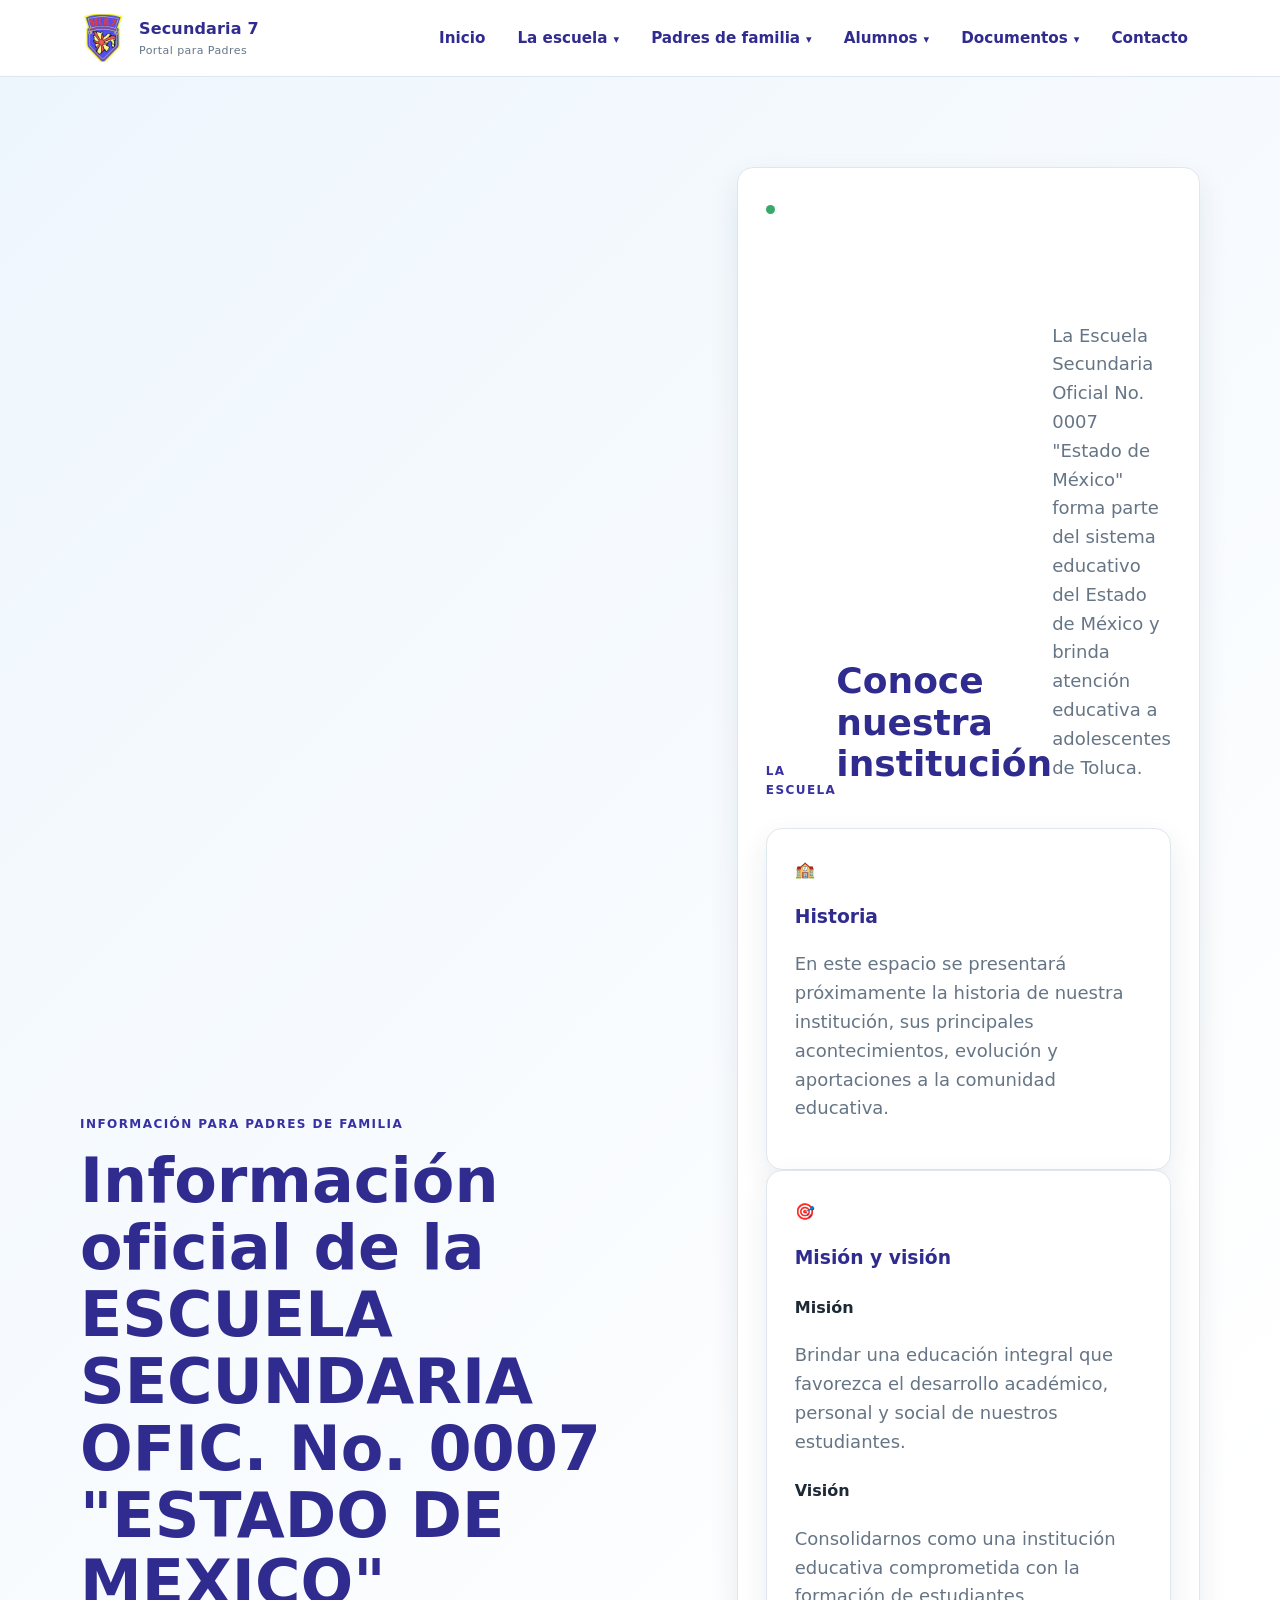
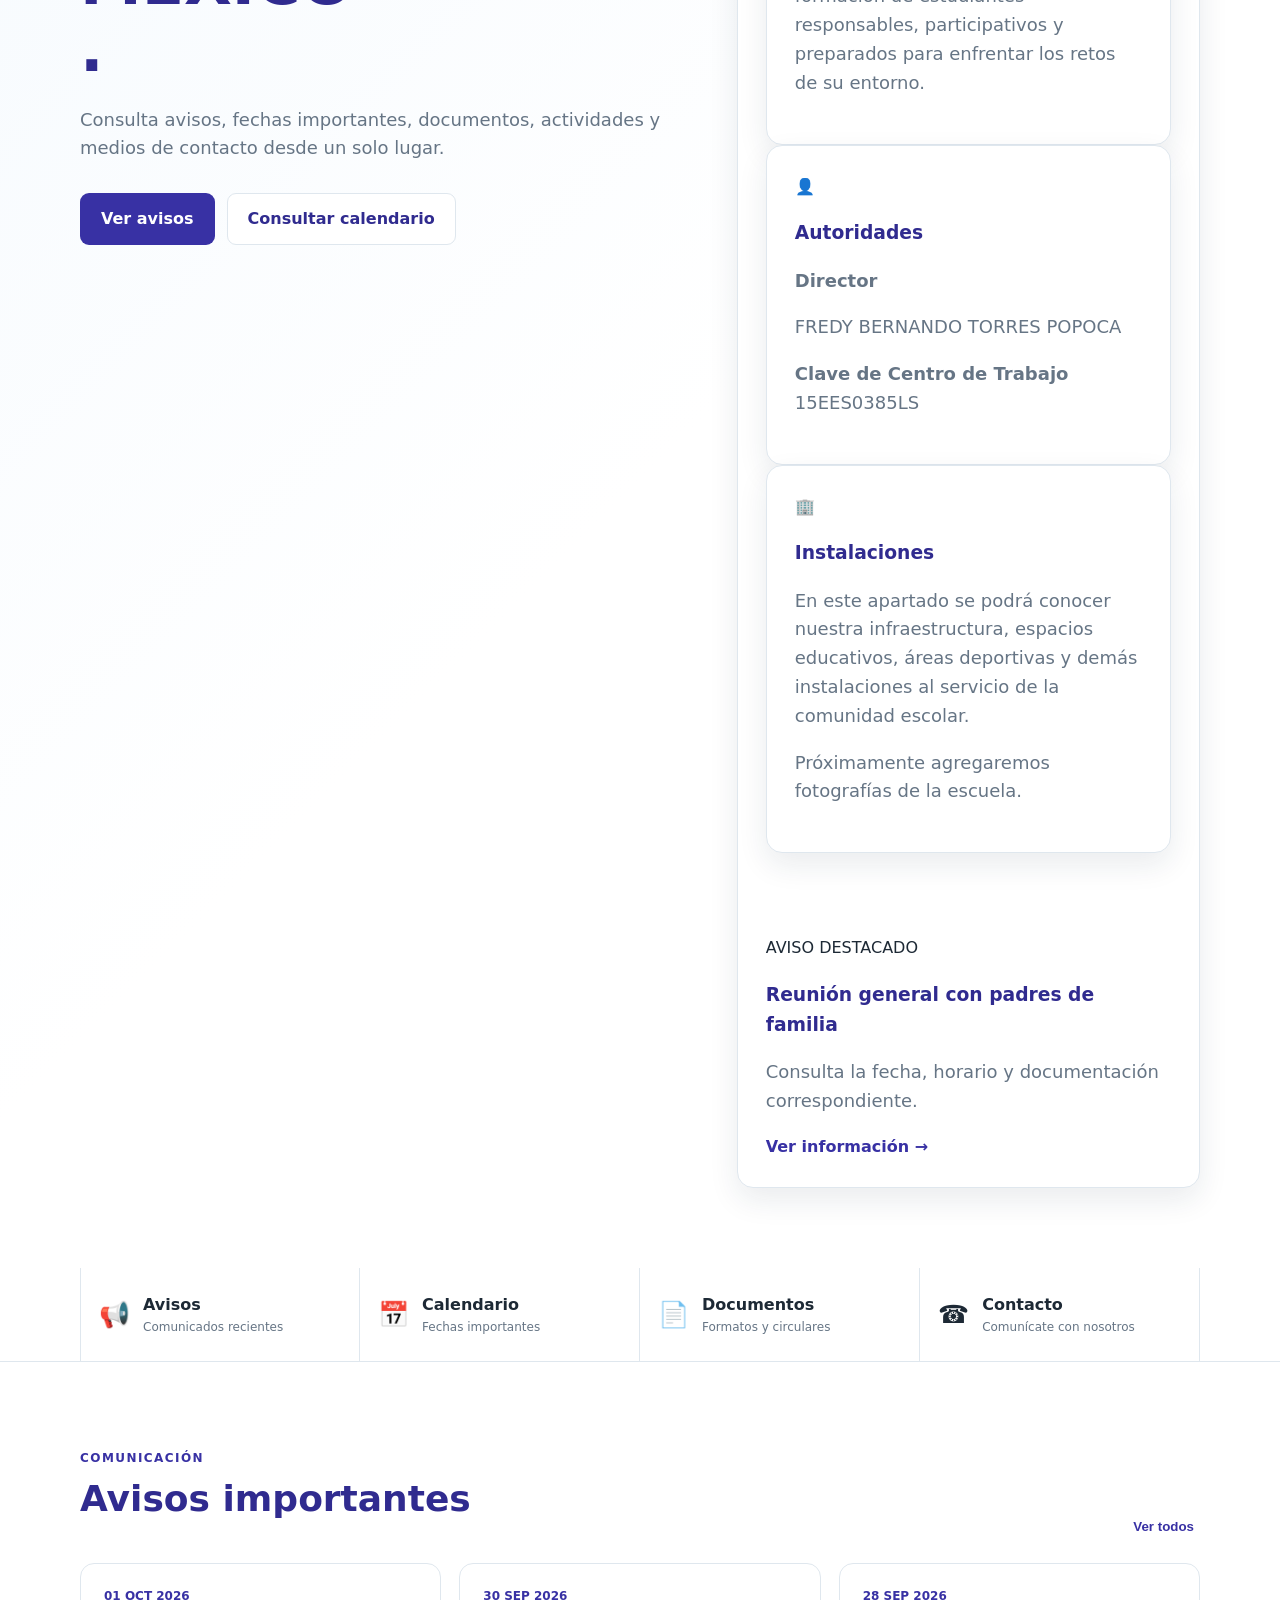
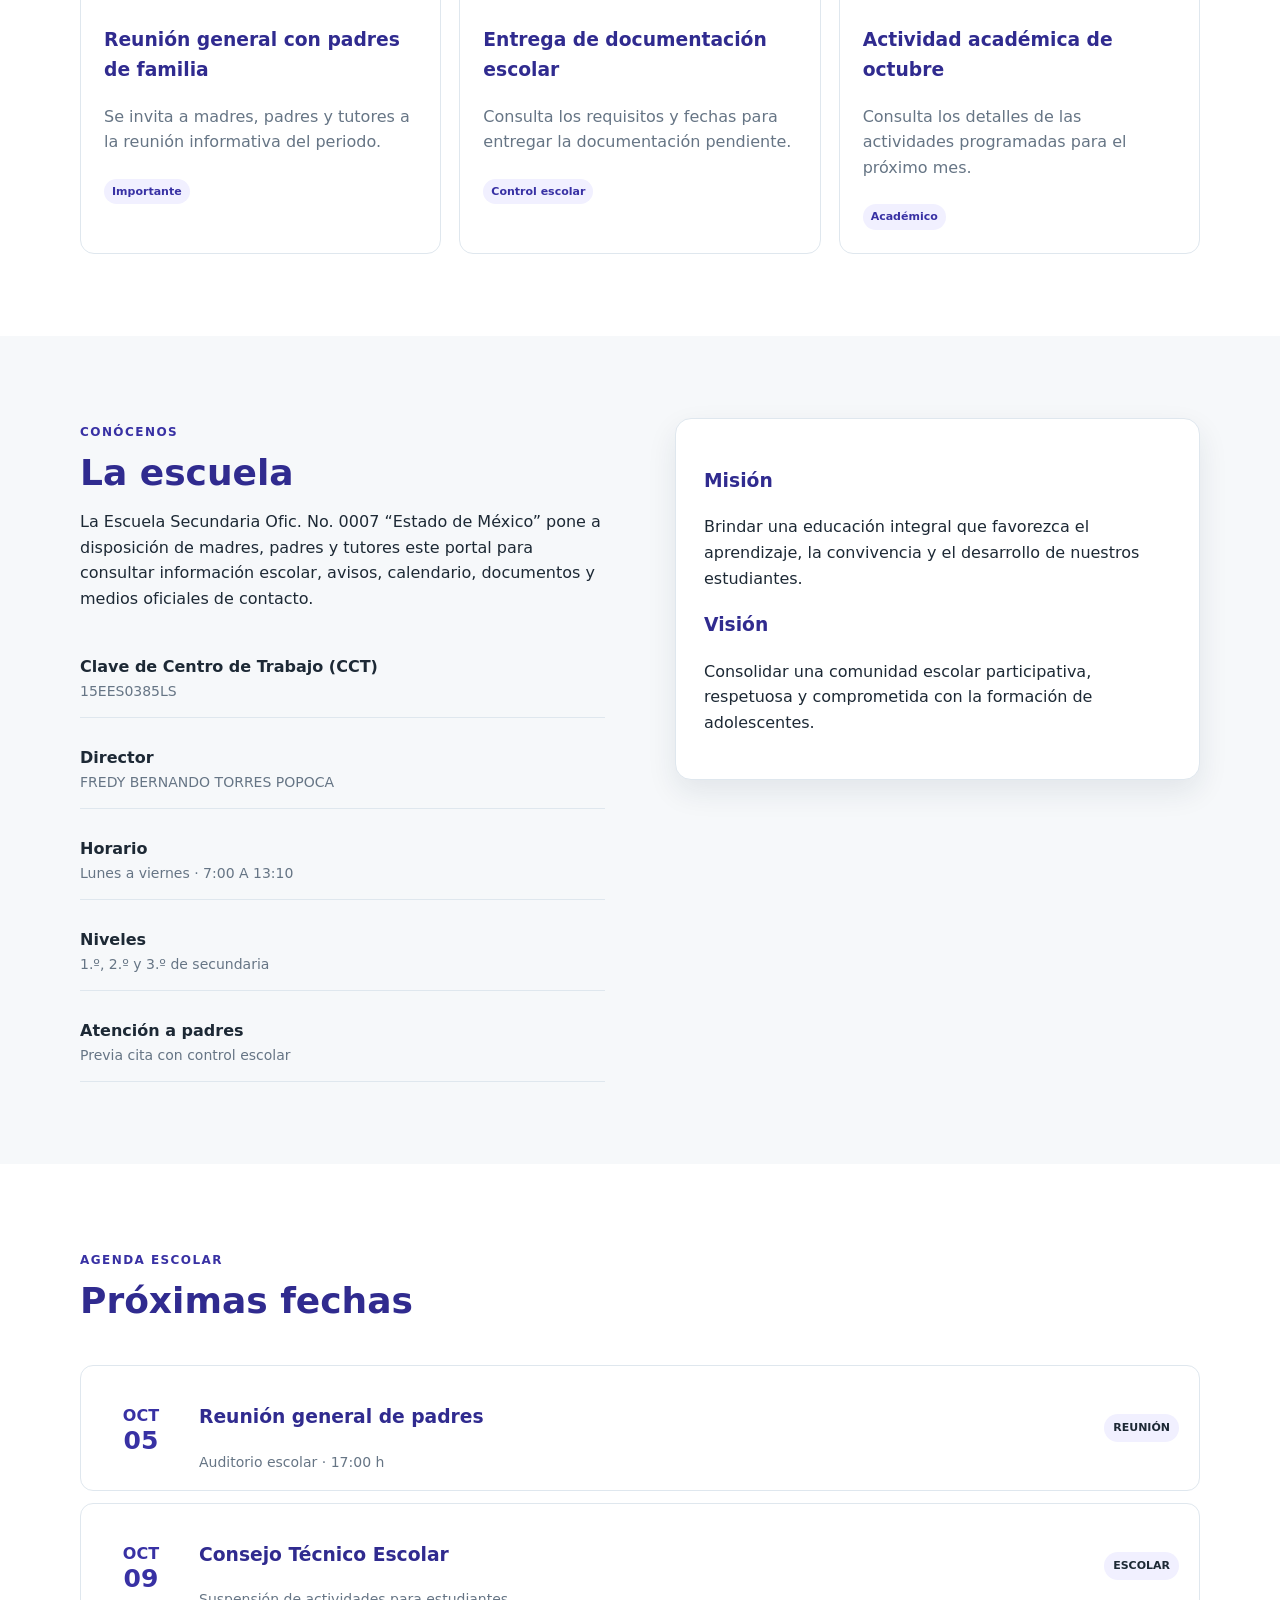
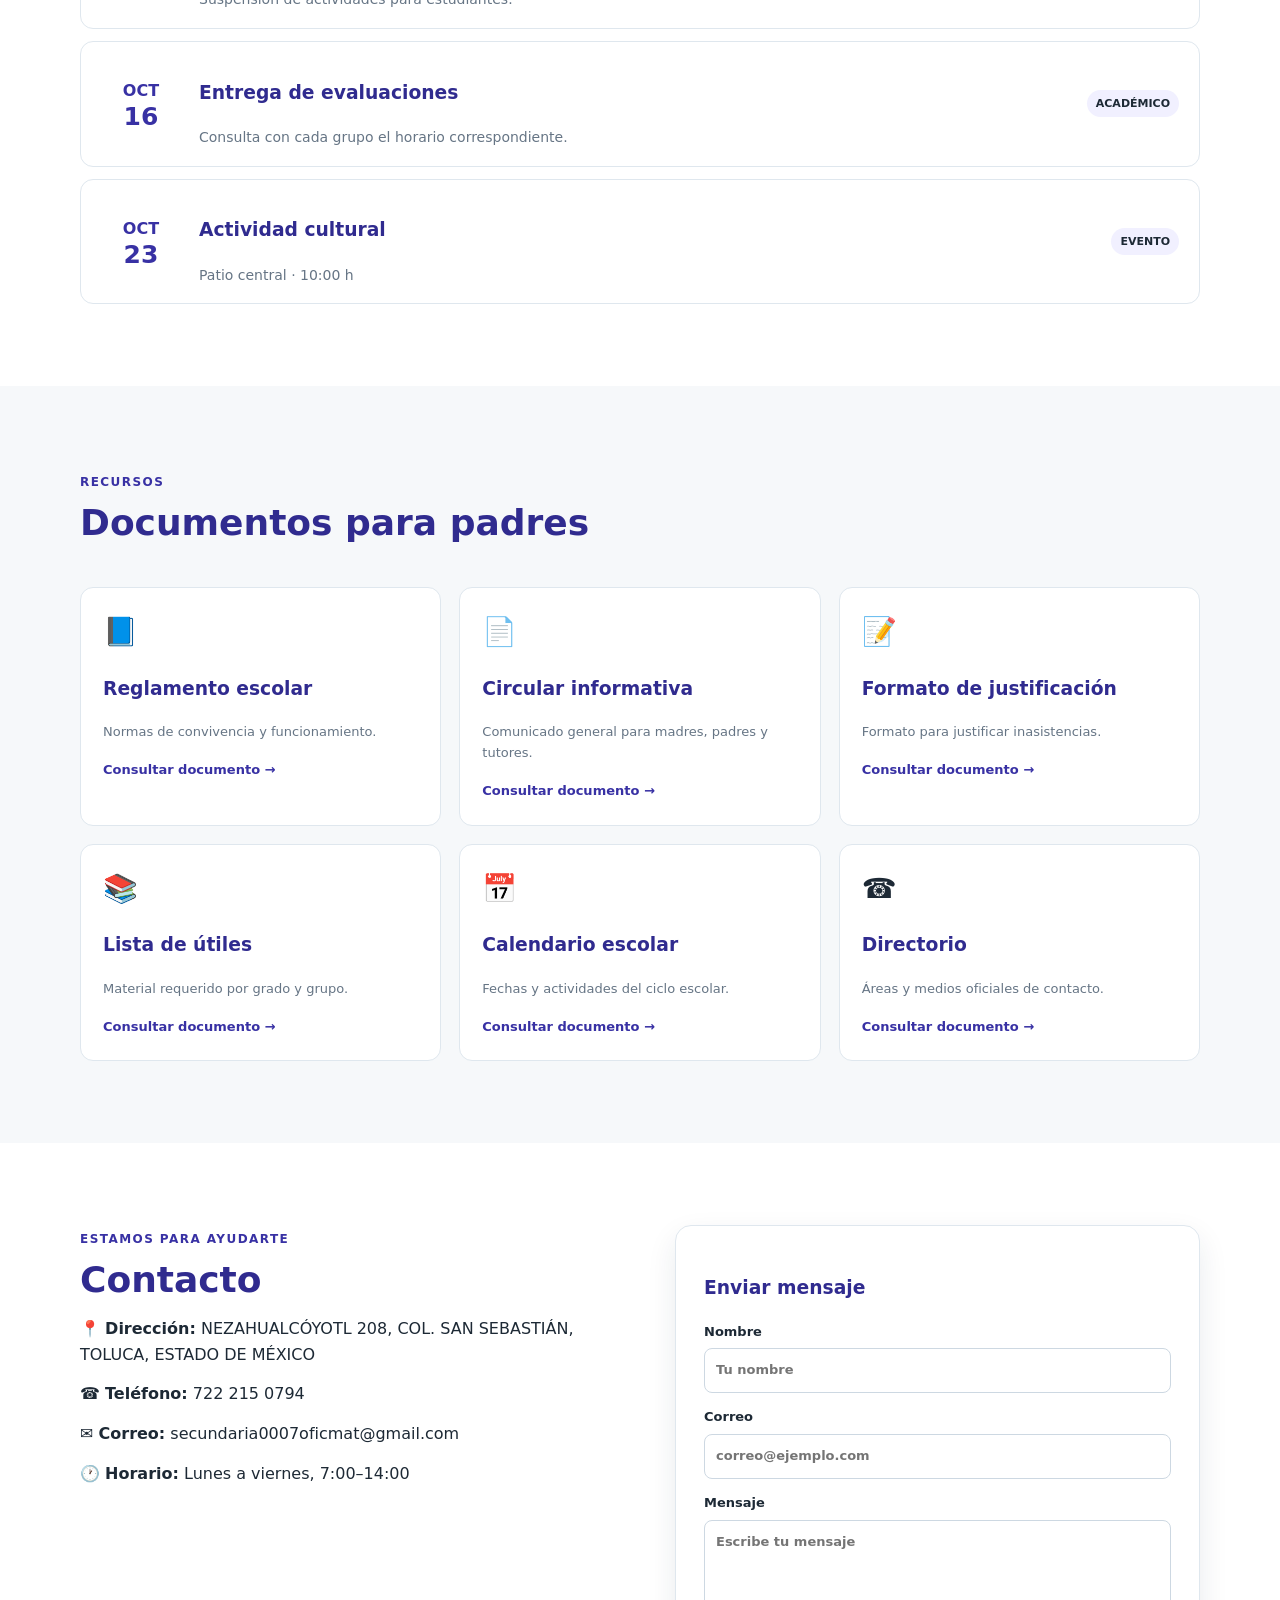
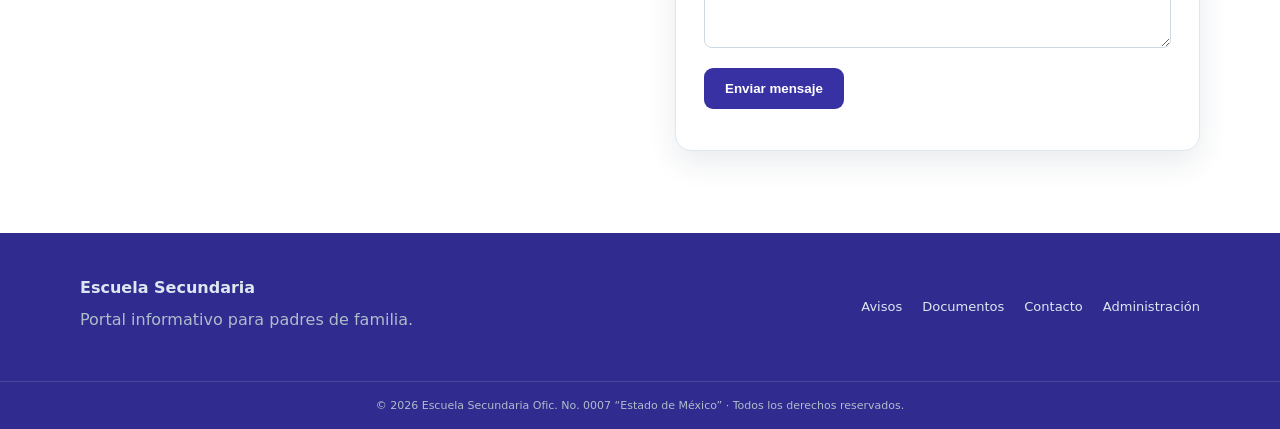
==== commit fcca72cb: "Add 'LA ESCUELA' section with institution details Added a new section for 'LA ESCUELA' with details " ====
--- a/index.html
+++ b/index.html
@@ -79,6 +79,85 @@
     </div>
     <div class="hero-card">
       <span class="status-dot"></span>
+<!-- LA ESCUELA -->
+<section class="section school-section" id="historia">
+
+  <div class="section-heading">
+    <span class="eyebrow">LA ESCUELA</span>
+    <h2>Conoce nuestra institución</h2>
+    <p>
+      La Escuela Secundaria Oficial No. 0007 "Estado de México"
+      forma parte del sistema educativo del Estado de México y
+      brinda atención educativa a adolescentes de Toluca.
+    </p>
+  </div>
+
+  <div class="school-grid">
+
+    <article class="info-card">
+      <span class="info-icon">🏫</span>
+      <h3>Historia</h3>
+      <p>
+        En este espacio se presentará próximamente la historia
+        de nuestra institución, sus principales acontecimientos,
+        evolución y aportaciones a la comunidad educativa.
+      </p>
+    </article>
+
+    <article class="info-card" id="mision">
+      <span class="info-icon">🎯</span>
+      <h3>Misión y visión</h3>
+
+      <h4>Misión</h4>
+      <p>
+        Brindar una educación integral que favorezca el desarrollo
+        académico, personal y social de nuestros estudiantes.
+      </p>
+
+      <h4>Visión</h4>
+      <p>
+        Consolidarnos como una institución educativa comprometida
+        con la formación de estudiantes responsables, participativos
+        y preparados para enfrentar los retos de su entorno.
+      </p>
+    </article>
+
+    <article class="info-card" id="autoridades">
+      <span class="info-icon">👤</span>
+      <h3>Autoridades</h3>
+
+      <p>
+        <strong>Director</strong>
+      </p>
+
+      <p>
+        FREDY BERNANDO TORRES POPOCA
+      </p>
+
+      <p>
+        <strong>Clave de Centro de Trabajo</strong><br>
+        15EES0385LS
+      </p>
+    </article>
+
+    <article class="info-card" id="instalaciones">
+      <span class="info-icon">🏢</span>
+      <h3>Instalaciones</h3>
+
+      <p>
+        En este apartado se podrá conocer nuestra infraestructura,
+        espacios educativos, áreas deportivas y demás instalaciones
+        al servicio de la comunidad escolar.
+      </p>
+
+      <p class="coming-soon">
+        Próximamente agregaremos fotografías de la escuela.
+      </p>
+    </article>
+
+  </div>
+
+</section>
       <span>AVISO DESTACADO</span>
       <h3>Reunión general con padres de familia</h3>
       <p>Consulta la fecha, horario y documentación correspondiente.</p>
--- a/styles.css
+++ b/styles.css
@@ -28,3 +28,103 @@
 .school-name{display:block;}
 .hero h1 .school-name{font-weight:800;}
 .brand strong{letter-spacing:.01em;}
+/* =========================================
+   MENÚ PRINCIPAL PROFESIONAL
+   ========================================= */
+
+.main-nav{
+  display:flex;
+  align-items:center;
+  gap:8px;
+  flex-wrap:wrap;
+}
+
+.main-nav > a,
+.nav-dropdown > summary{
+  color:var(--navy);
+  text-decoration:none;
+  font-weight:700;
+  font-size:.95rem;
+  padding:10px 12px;
+  border-radius:10px;
+  cursor:pointer;
+  transition:.2s ease;
+  list-style:none;
+}
+
+.main-nav > a:hover,
+.nav-dropdown > summary:hover{
+  background:var(--sky);
+  color:var(--blue);
+}
+
+/* Ocultar la flecha predeterminada */
+.nav-dropdown > summary::-webkit-details-marker{
+  display:none;
+}
+
+.nav-dropdown > summary::after{
+  content:"▾";
+  font-size:.7rem;
+  margin-left:6px;
+}
+
+/* Menú desplegable */
+.nav-dropdown{
+  position:relative;
+}
+
+.dropdown-menu{
+  position:absolute;
+  top:calc(100% + 6px);
+  left:0;
+  min-width:210px;
+  background:#fff;
+  border:1px solid rgba(48,43,143,.12);
+  border-radius:12px;
+  padding:8px;
+  box-shadow:0 12px 30px rgba(0,0,0,.12);
+  z-index:1000;
+}
+
+.dropdown-menu a{
+  display:block;
+  color:var(--navy);
+  text-decoration:none;
+  padding:10px 12px;
+  border-radius:8px;
+  font-size:.92rem;
+  font-weight:600;
+  transition:.2s ease;
+}
+
+.dropdown-menu a:hover{
+  background:var(--sky);
+  color:var(--blue);
+}
+
+/* En móvil */
+@media (max-width:760px){
+
+  .main-nav{
+    width:100%;
+    flex-direction:column;
+    align-items:stretch;
+    gap:4px;
+  }
+
+  .main-nav > a,
+  .nav-dropdown > summary{
+    display:block;
+    width:100%;
+    box-sizing:border-box;
+  }
+
+  .dropdown-menu{
+    position:static;
+    margin:4px 0 6px;
+    box-shadow:none;
+    border-radius:10px;
+  }
+
+}
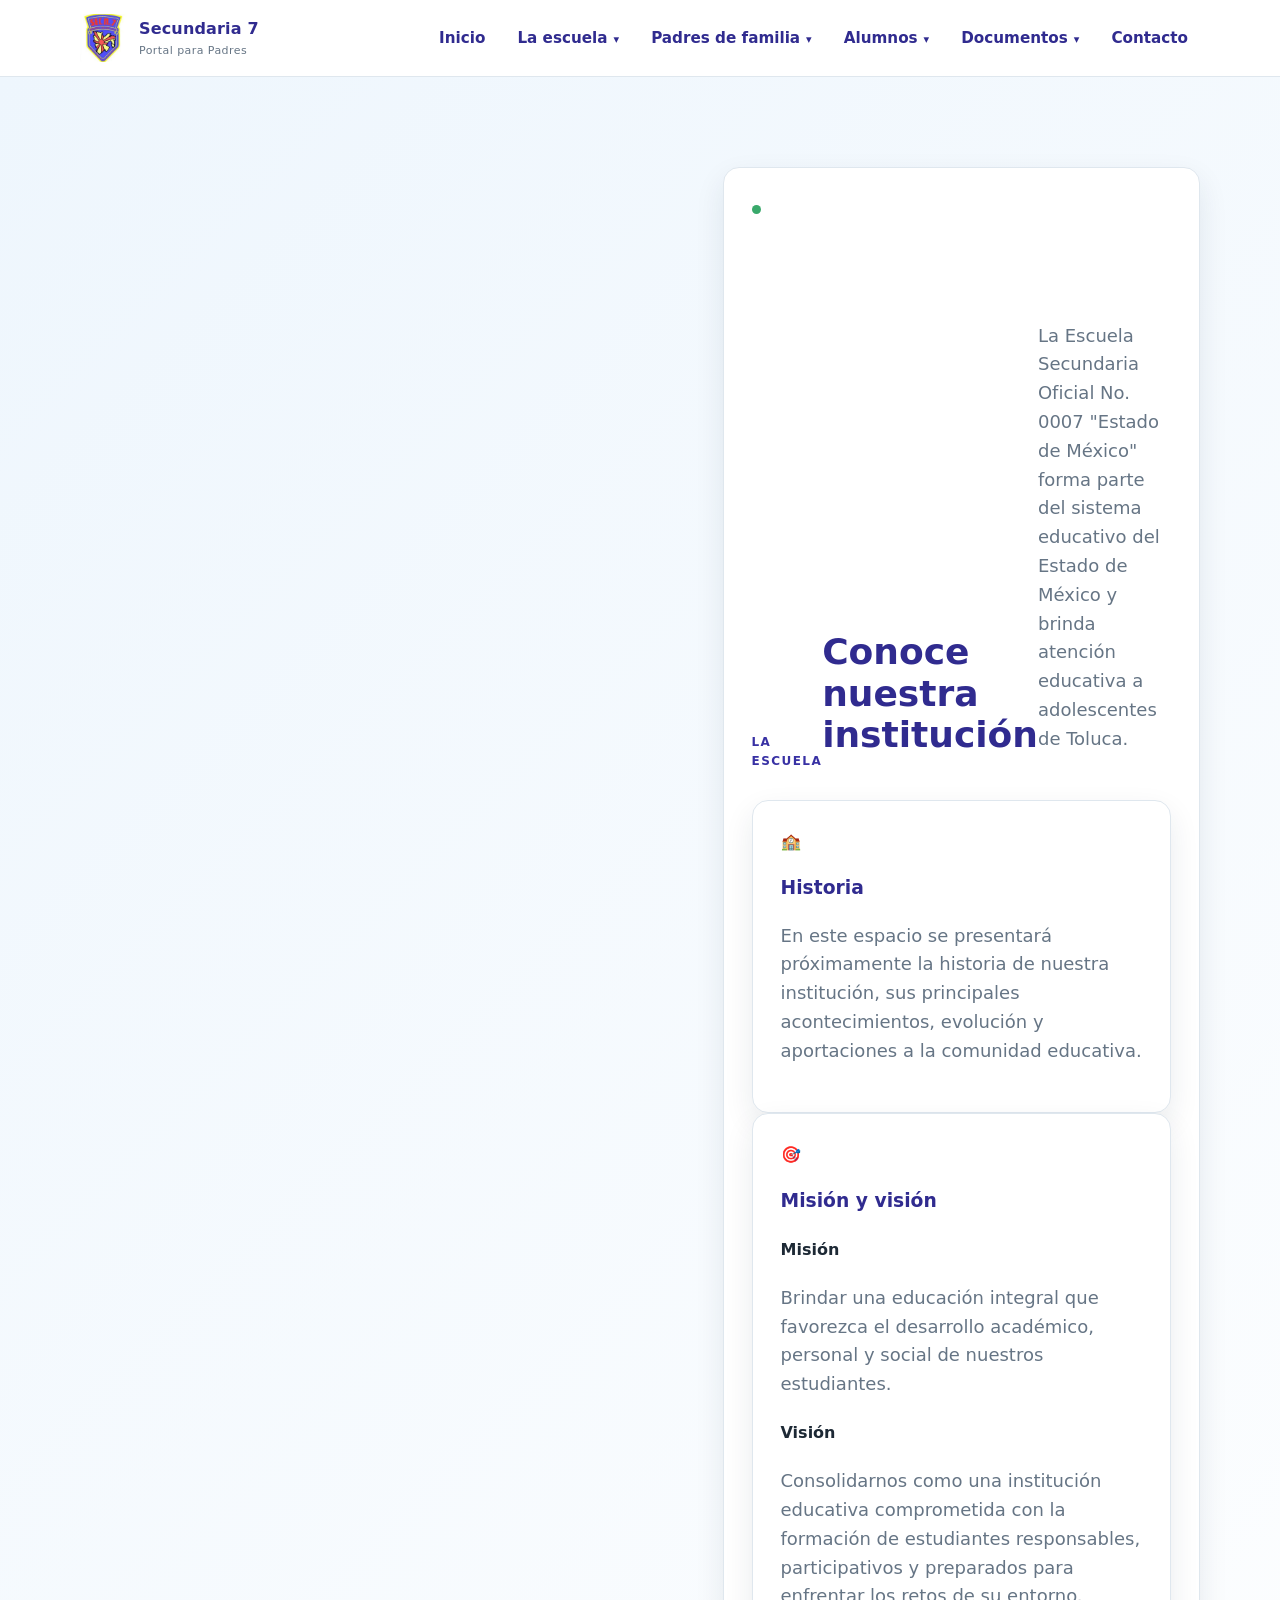
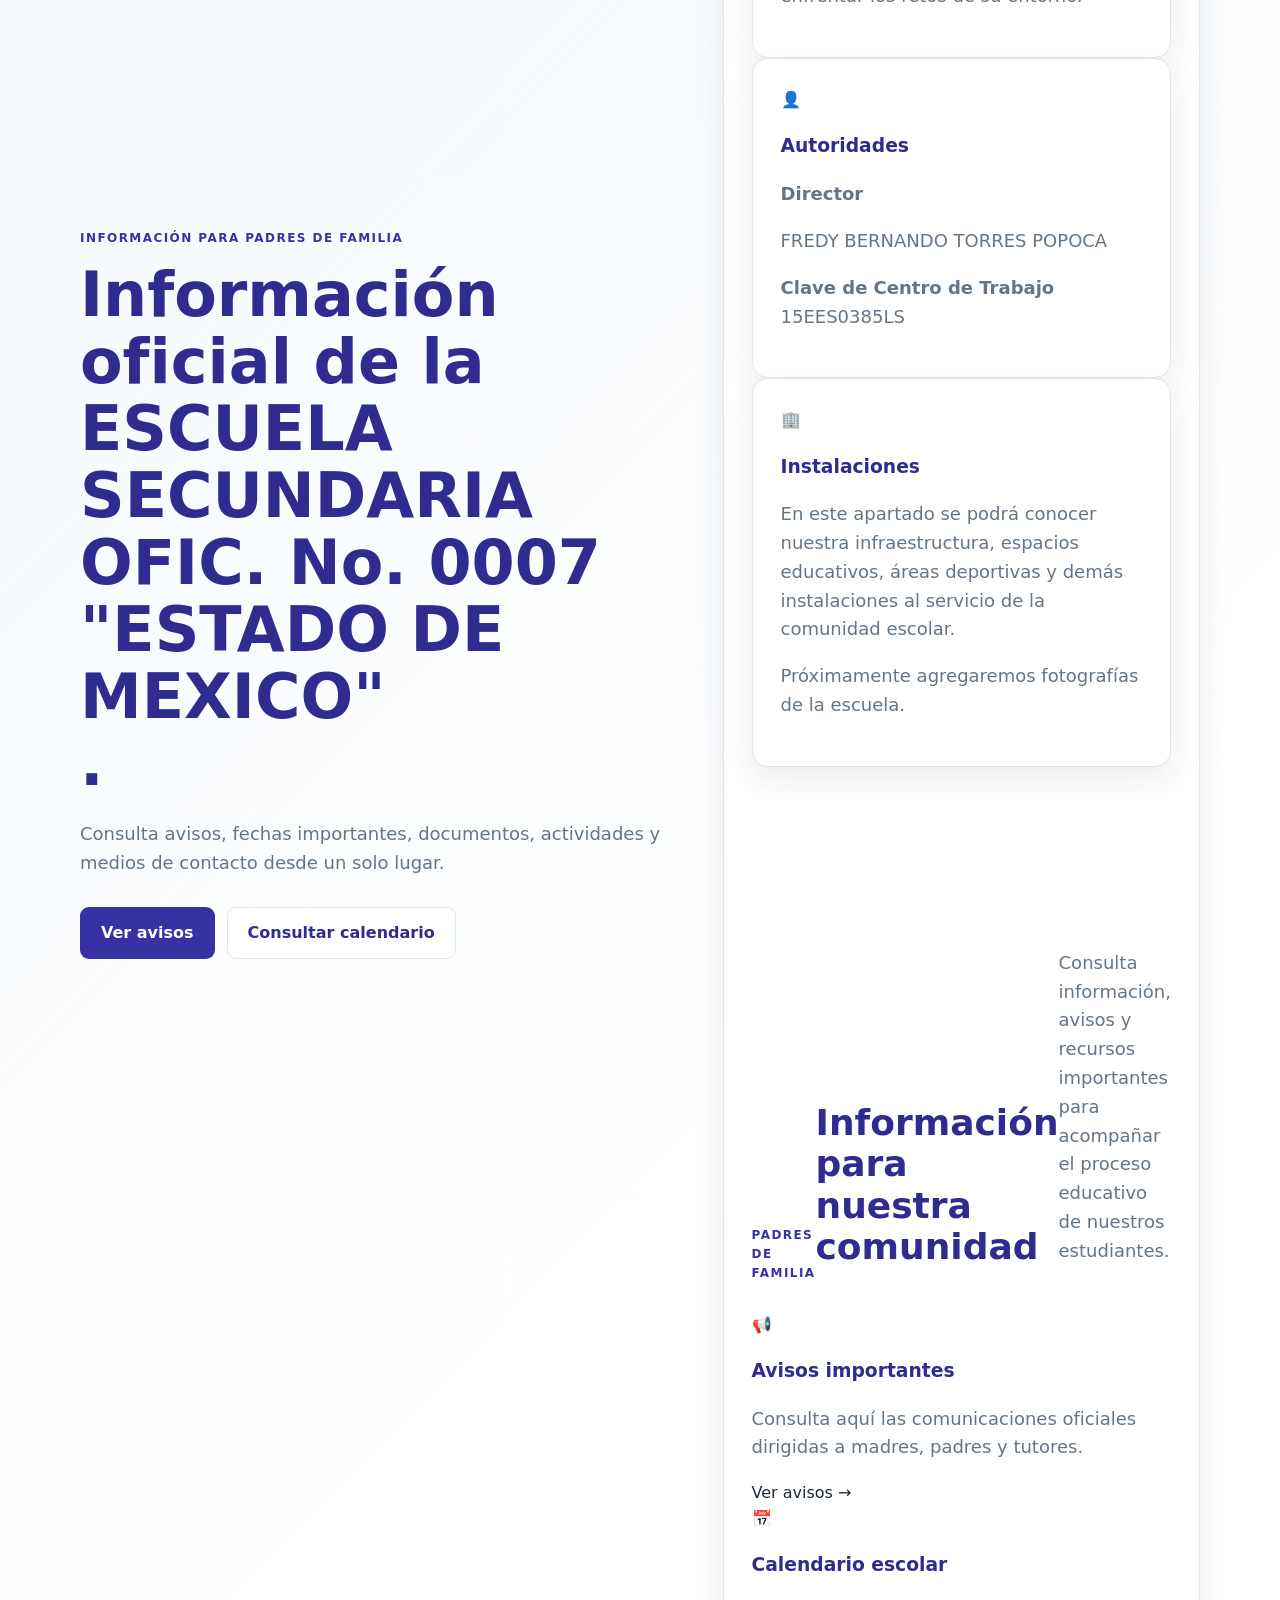
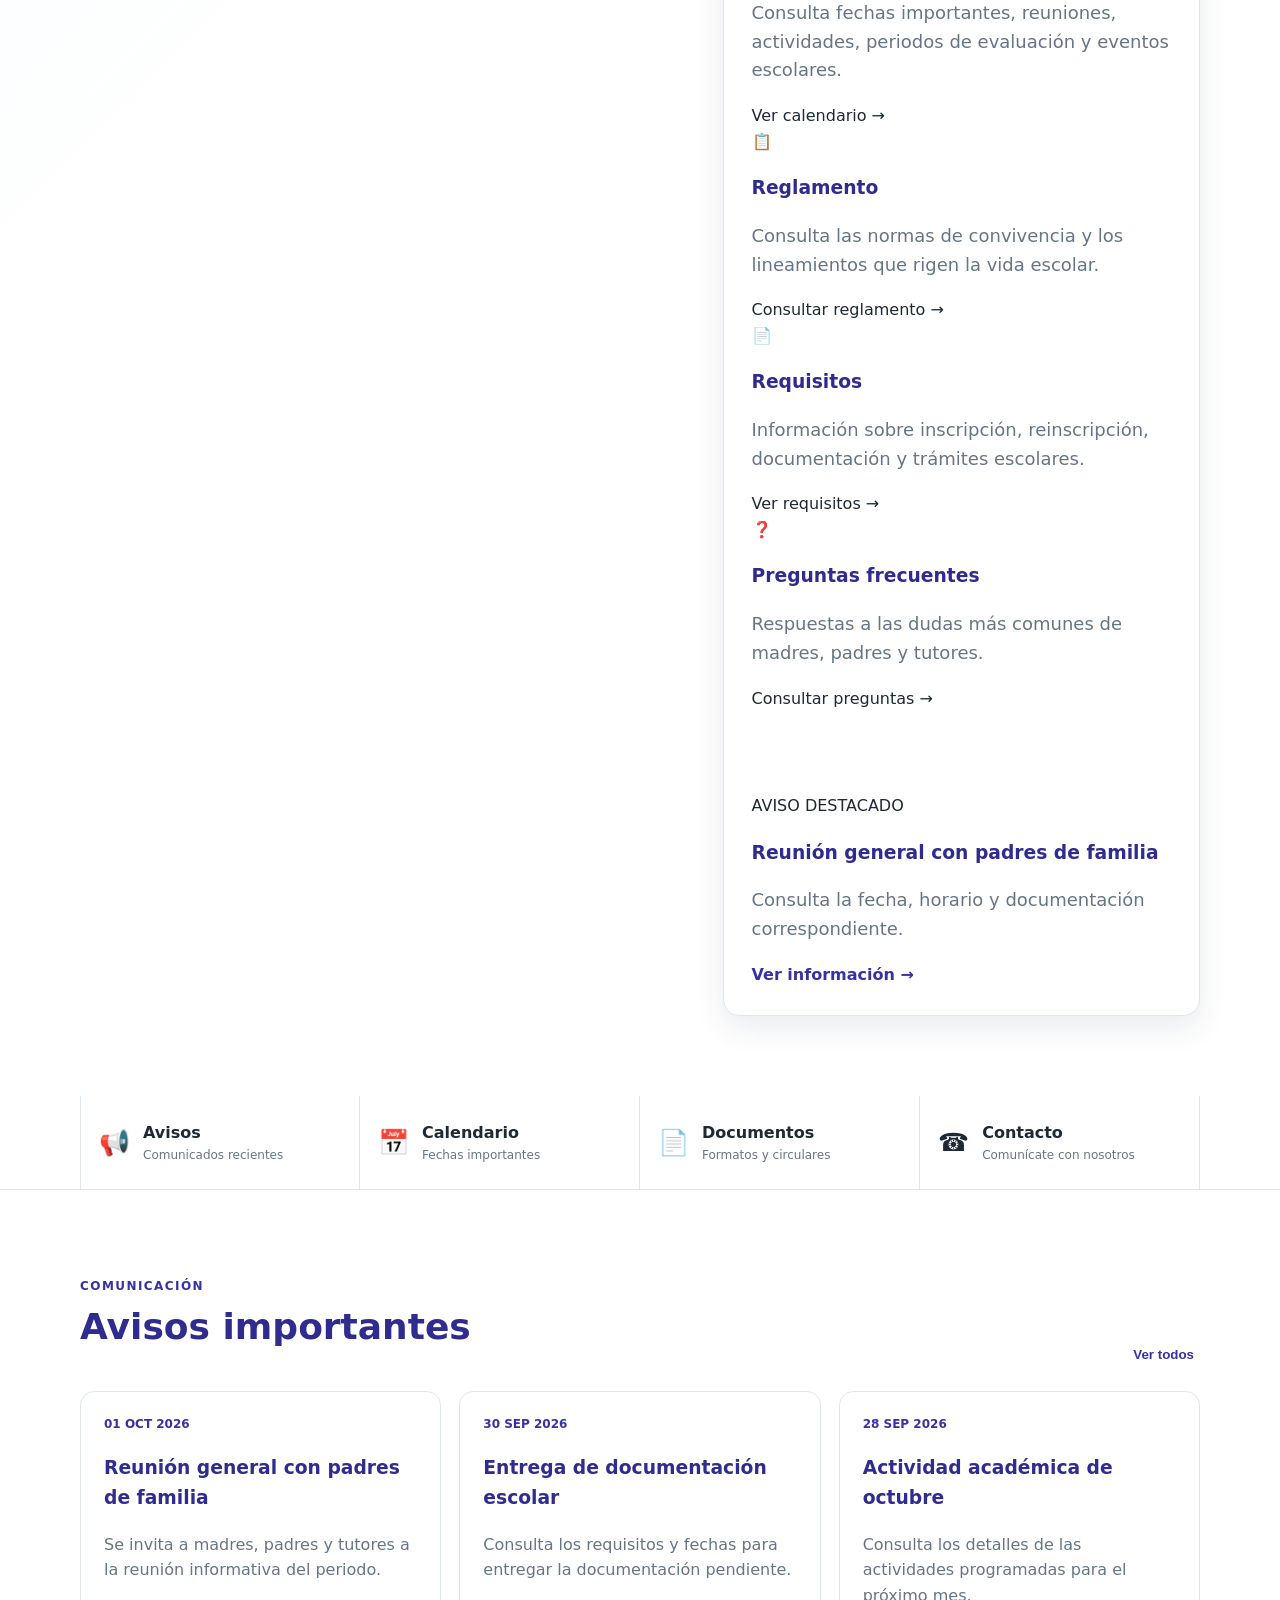
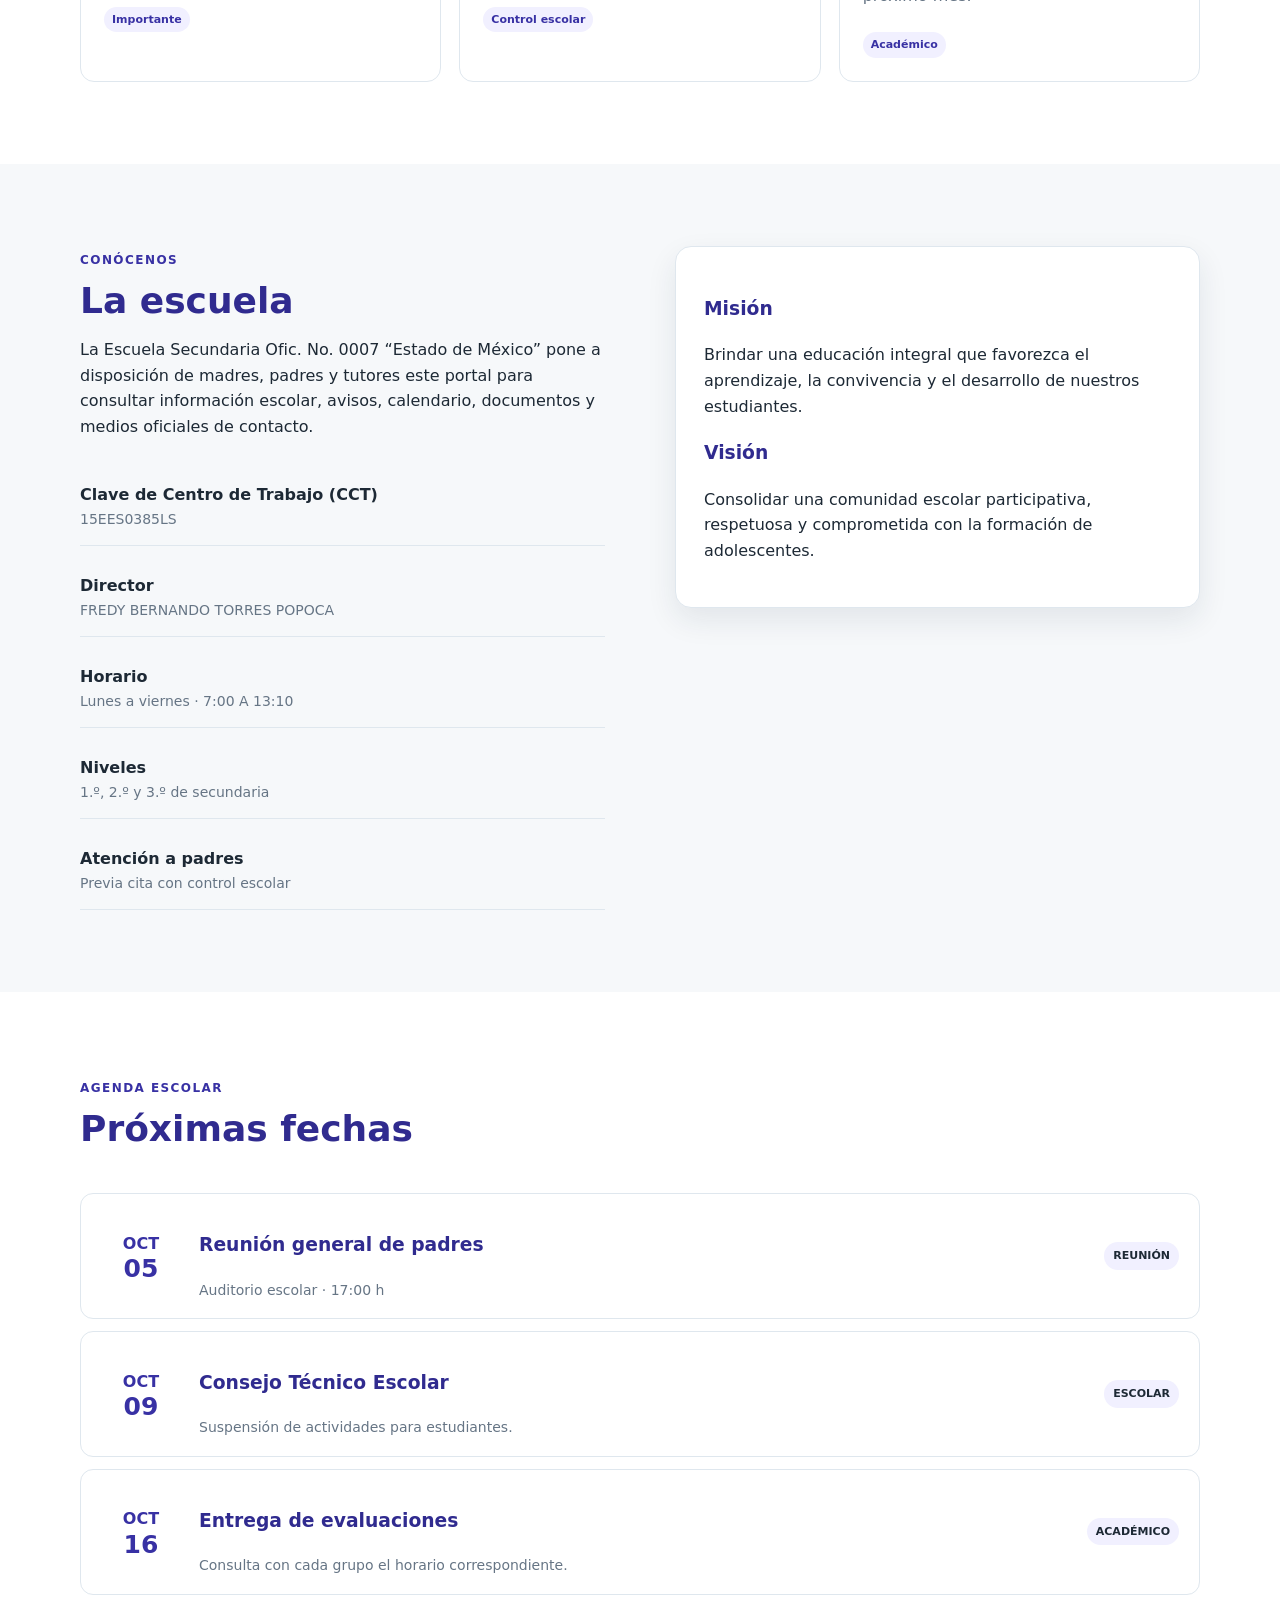
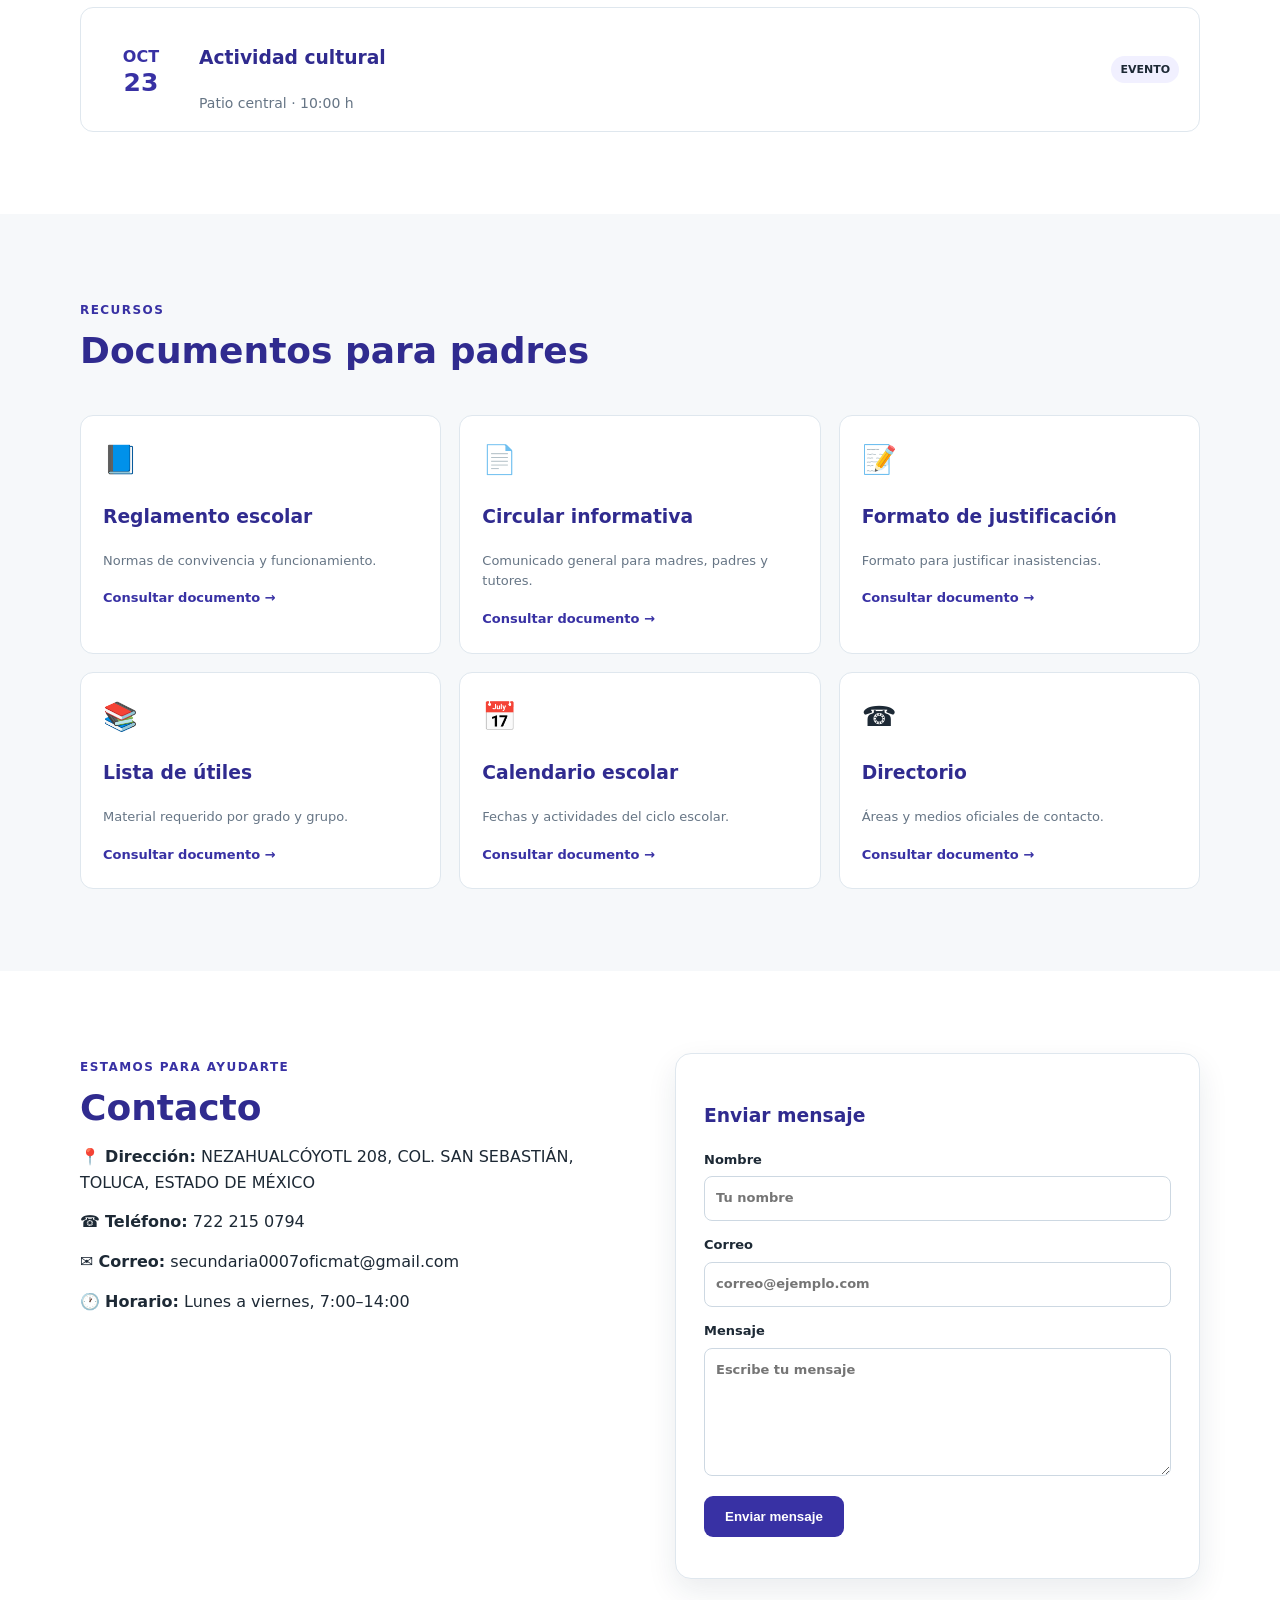
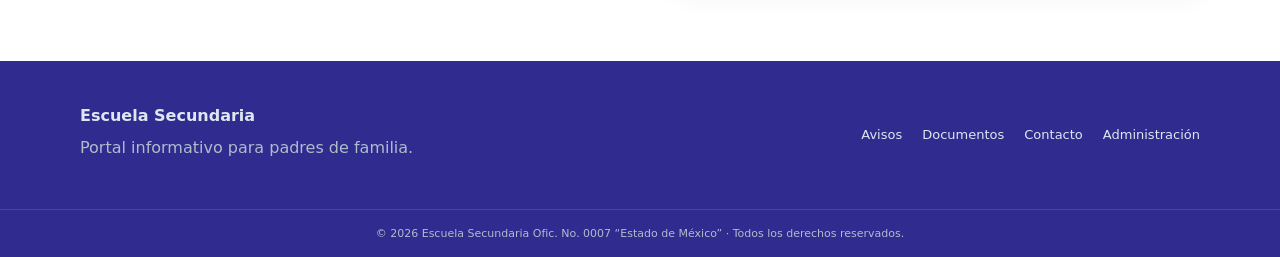
==== commit b96d14b3: "Add parents section with important information" ====
--- a/index.html
+++ b/index.html
@@ -158,6 +158,73 @@
   </div>
 
 </section>
+      <!-- PADRES DE FAMILIA -->
+<section class="section parents-section" id="reglamento">
+
+  <div class="section-heading">
+    <span class="eyebrow">PADRES DE FAMILIA</span>
+    <h2>Información para nuestra comunidad</h2>
+    <p>
+      Consulta información, avisos y recursos importantes
+      para acompañar el proceso educativo de nuestros estudiantes.
+    </p>
+  </div>
+
+  <div class="parents-grid">
+
+    <article class="parent-card" id="avisos">
+      <span class="parent-icon">📢</span>
+      <h3>Avisos importantes</h3>
+      <p>
+        Consulta aquí las comunicaciones oficiales dirigidas
+        a madres, padres y tutores.
+      </p>
+      <a href="#avisos">Ver avisos →</a>
+    </article>
+
+    <article class="parent-card" id="calendario">
+      <span class="parent-icon">📅</span>
+      <h3>Calendario escolar</h3>
+      <p>
+        Consulta fechas importantes, reuniones, actividades,
+        periodos de evaluación y eventos escolares.
+      </p>
+      <a href="#calendario">Ver calendario →</a>
+    </article>
+
+    <article class="parent-card">
+      <span class="parent-icon">📋</span>
+      <h3>Reglamento</h3>
+      <p>
+        Consulta las normas de convivencia y los lineamientos
+        que rigen la vida escolar.
+      </p>
+      <a href="#reglamento">Consultar reglamento →</a>
+    </article>
+
+    <article class="parent-card" id="requisitos">
+      <span class="parent-icon">📄</span>
+      <h3>Requisitos</h3>
+      <p>
+        Información sobre inscripción, reinscripción,
+        documentación y trámites escolares.
+      </p>
+      <a href="#requisitos">Ver requisitos →</a>
+    </article>
+
+    <article class="parent-card" id="preguntas">
+      <span class="parent-icon">❓</span>
+      <h3>Preguntas frecuentes</h3>
+      <p>
+        Respuestas a las dudas más comunes de madres,
+        padres y tutores.
+      </p>
+      <a href="#preguntas">Consultar preguntas →</a>
+    </article>
+
+  </div>
+
+</section>
       <span>AVISO DESTACADO</span>
       <h3>Reunión general con padres de familia</h3>
       <p>Consulta la fecha, horario y documentación correspondiente.</p>
